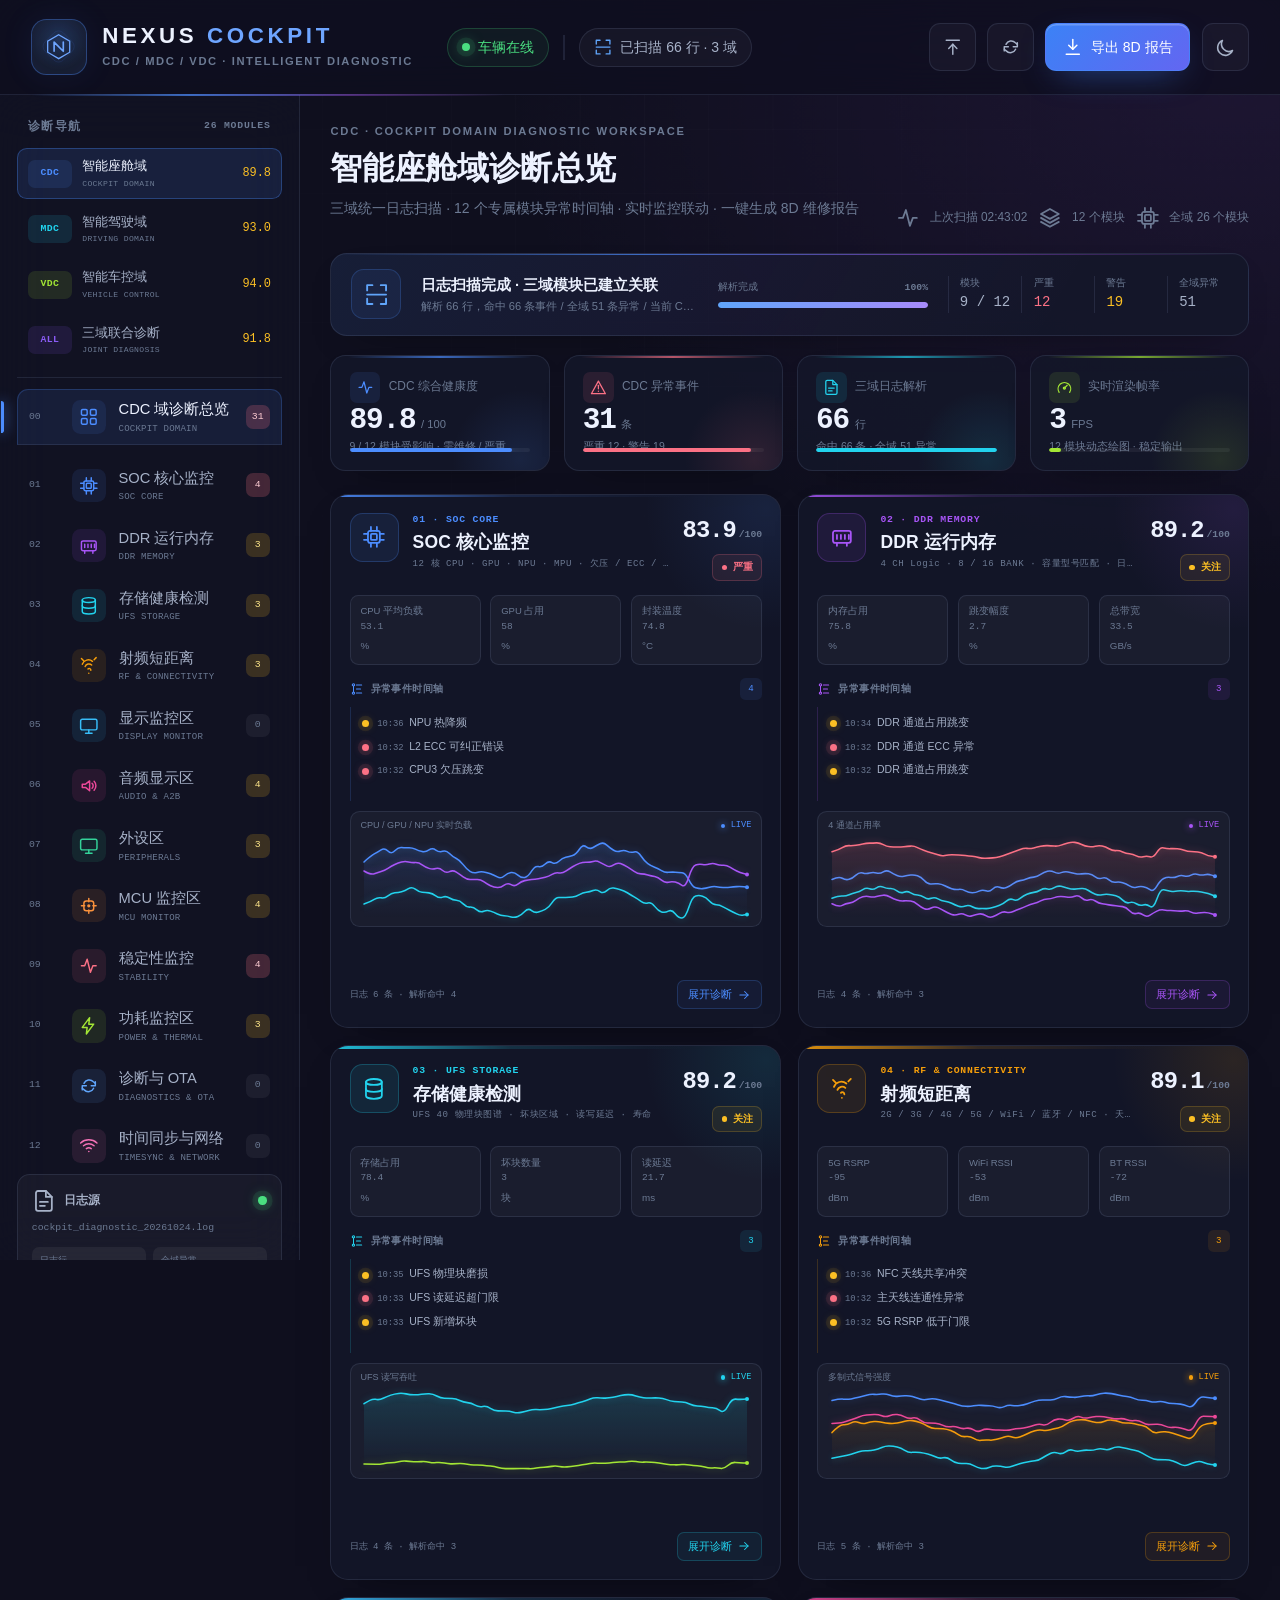
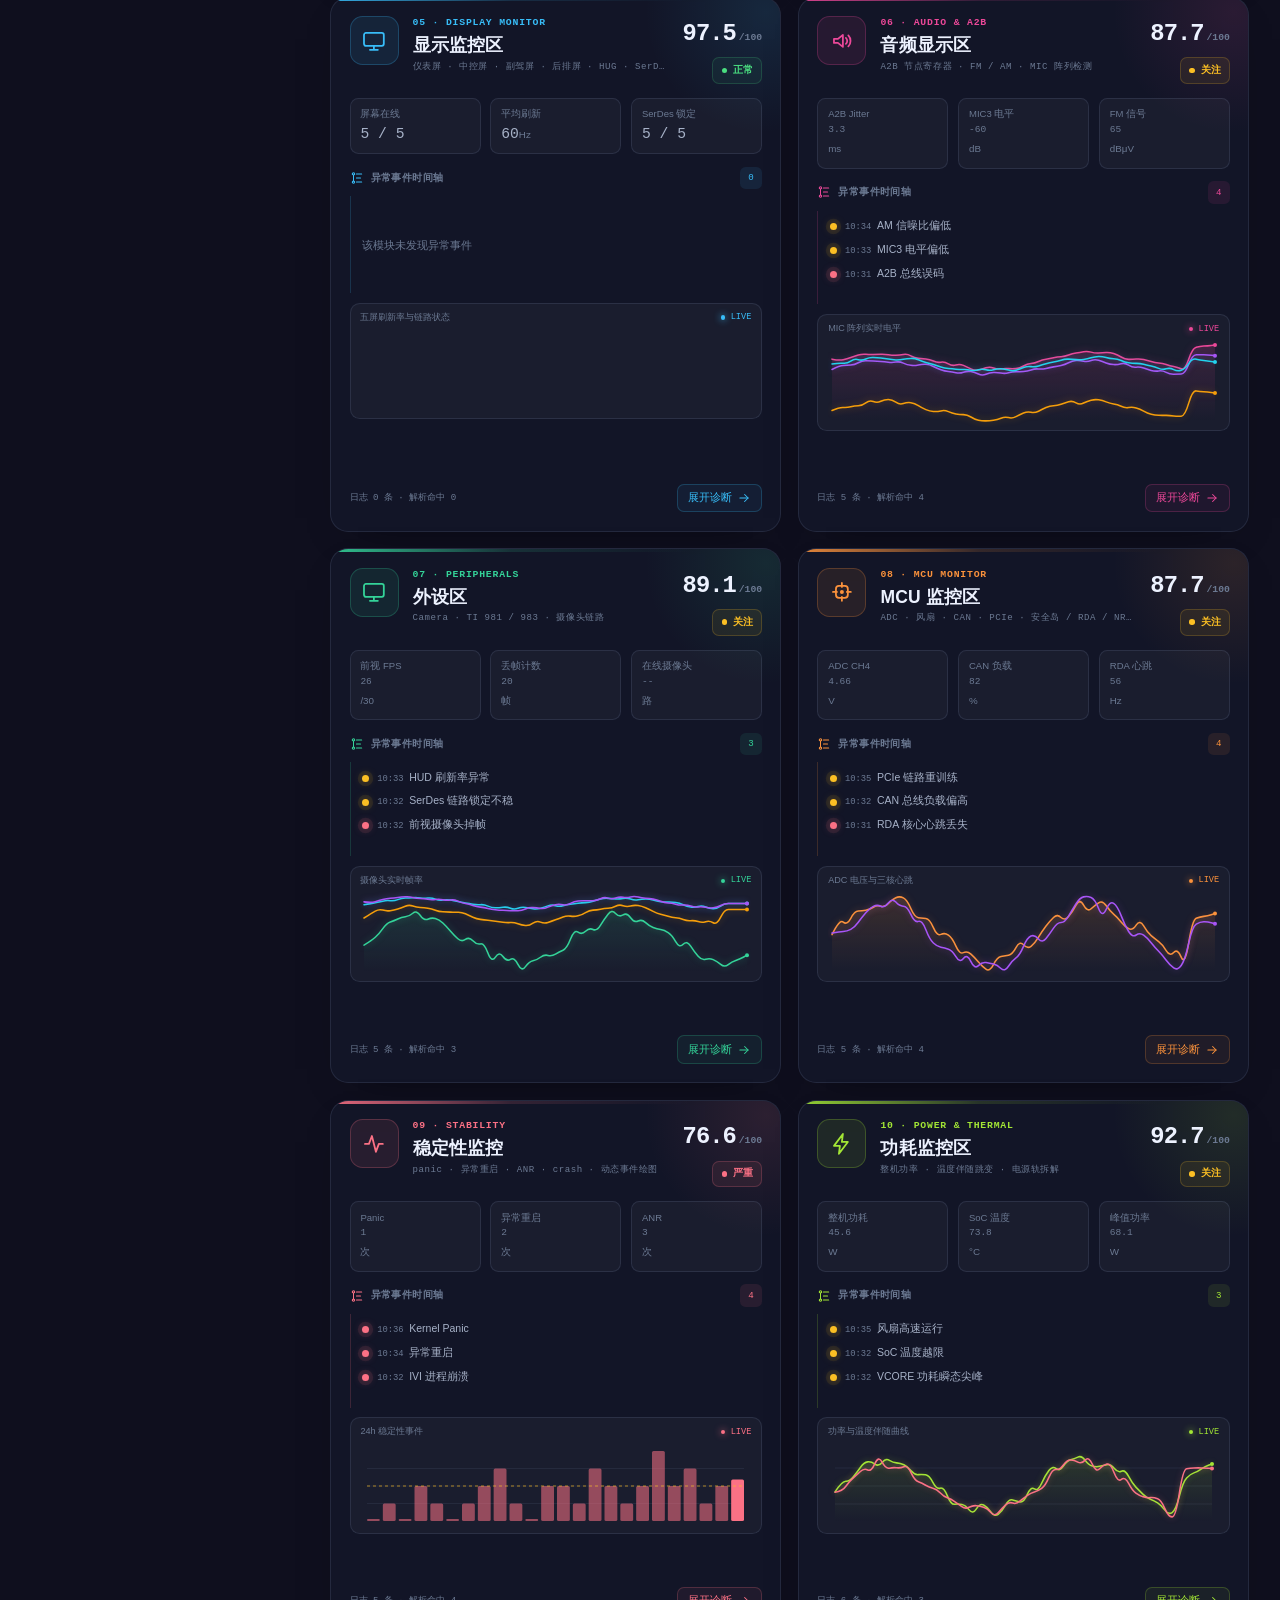
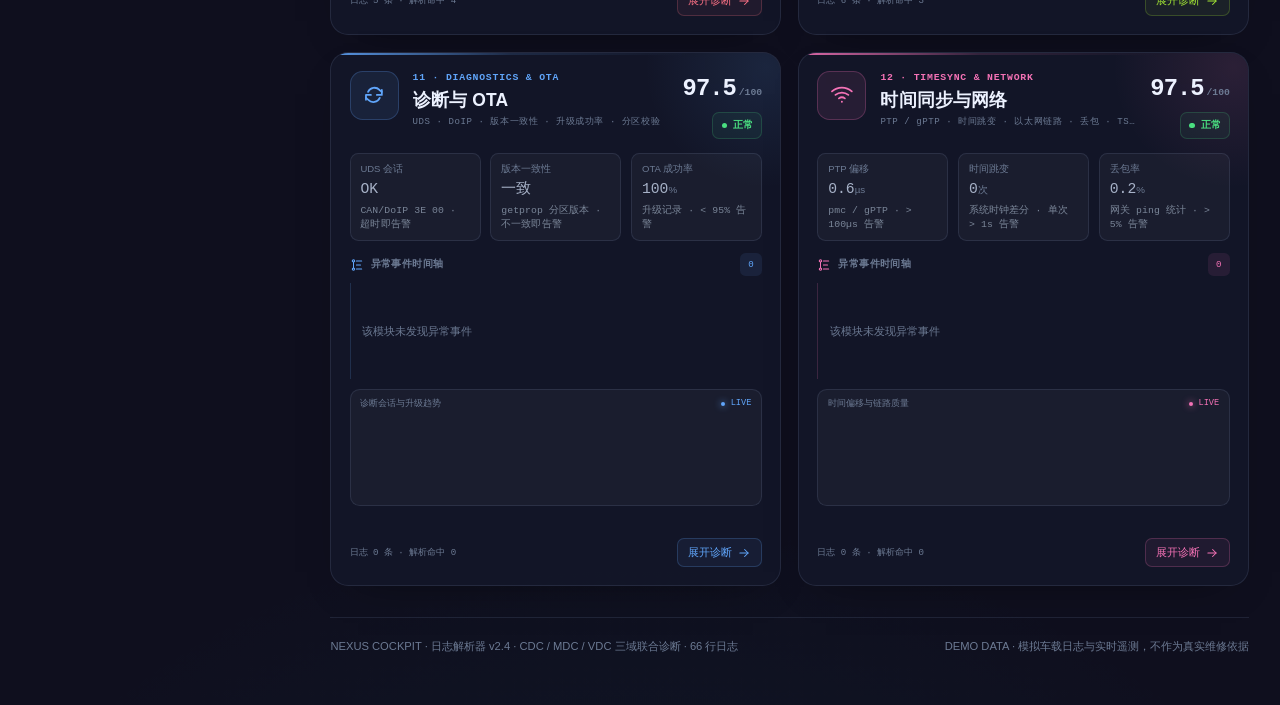
==== index.html @ 25f84586 "chore: 初始化仓库 - NEXUS COCKPIT 诊断网站 v2：12 类座舱模块、单域/联合 8D、HTML+PPT 双导出 - cockpit-test：68 条测试用例、UI 点击回归脚" ====
﻿<!DOCTYPE html>
<html lang="zh-CN" data-theme="dark">
<head>
  <meta charset="UTF-8">
  <meta name="viewport" content="width=device-width, initial-scale=1.0">
  <meta name="theme-color" content="#0F0F1E">
  <title>NEXUS COCKPIT · 三域智能诊断工作台</title>
  <link rel="icon" type="image/svg+xml" href="favicon.svg">
  <script>
    try {
      document.documentElement.dataset.theme = localStorage.getItem('nexus-cockpit-theme') === 'light' ? 'light' : 'dark';
    } catch (error) { /* optional */ }
  </script>
  <link rel="stylesheet" href="styles.css?v=20261028e">
</head>
<body>
  <div class="app-frame">
    <header class="app-header">
      <div class="brand">
        <div class="brand-mark" aria-hidden="true">
          <svg viewBox="0 0 32 32">
            <path d="M16 3 28 10v12L16 29 4 22V10L16 3Z" fill="none" stroke="currentColor" stroke-width="1.4"/>
            <path d="M11 21V11l10 10V11" fill="none" stroke="currentColor" stroke-width="1.8" stroke-linecap="round" stroke-linejoin="round"/>
          </svg>
        </div>
        <div class="brand-copy">
          <div class="brand-name">NEXUS <span>COCKPIT</span></div>
          <div class="brand-sub">CDC / MDC / VDC · INTELLIGENT DIAGNOSTIC</div>
        </div>
      </div>

      <div class="header-status">
        <span class="header-chip live"><i class="live-dot"></i>车辆在线</span>
        <span class="vehicle-label">NEXUS E7 · CDC / MDC / VDC</span>
        <span class="header-divider"></span>
        <span class="header-chip scan-chip" id="scanChip">
          <svg class="icon" aria-hidden="true"><use href="#i-scan"></use></svg>
          <span id="scanChipText">日志待扫描</span>
        </span>
        <span class="fps-chip"><i></i><b id="fpsValue">30</b> FPS</span>
      </div>

      <div class="header-actions">
        <button class="btn subtle" id="logImportBtn" type="button">
          <svg class="icon" aria-hidden="true"><use href="#i-upload"></use></svg>
          <span>导入日志</span>
        </button>
        <button class="btn subtle" id="rescanBtn" type="button">
          <svg class="icon" aria-hidden="true"><use href="#i-refresh"></use></svg>
          <span>重新扫描</span>
        </button>
        <button class="btn primary" id="exportBtn" type="button">
          <svg class="icon" aria-hidden="true"><use href="#i-download"></use></svg>
          <span>导出 8D 报告</span>
        </button>
        <button class="icon-btn" id="themeToggle" type="button" aria-label="切换白色主题" title="切换主题">
          <svg class="icon theme-icon-dark" aria-hidden="true"><use href="#i-moon"></use></svg>
          <svg class="icon theme-icon-light" aria-hidden="true"><use href="#i-sun"></use></svg>
        </button>
      </div>
    </header>

    <div class="workspace">
      <aside class="sidebar">
        <div class="sidebar-head">
          <span>诊断导航</span>
          <span class="sidebar-meta" id="sidebarModuleMeta">23 MODULES</span>
        </div>
        <div class="domain-switch" id="domainSwitch"></div>
        <nav class="module-nav" id="moduleNav" aria-label="诊断模块导航"></nav>
        <div class="sidebar-source" id="sidebarSource"></div>
        <div class="sidebar-foot">
          <span class="live-dot"></span>
          <span>日志解析器 v2.4</span>
          <span class="sidebar-build">CDC-OS</span>
        </div>
      </aside>

      <main class="main-content" id="mainContent" tabindex="-1"></main>
    </div>
  </div>

  <div class="modal-layer" id="modalRoot" aria-hidden="true"></div>
  <div class="toast-stack" id="toastRoot" role="status" aria-live="polite"></div>

  <svg xmlns="http://www.w3.org/2000/svg" class="icon-sprite" aria-hidden="true">
    <symbol id="i-overview" viewBox="0 0 24 24"><rect x="3" y="3" width="7" height="7" rx="1.5"/><rect x="14" y="3" width="7" height="7" rx="1.5"/><rect x="3" y="14" width="7" height="7" rx="1.5"/><rect x="14" y="14" width="7" height="7" rx="1.5"/></symbol>
    <symbol id="i-cpu" viewBox="0 0 24 24"><rect x="6" y="6" width="12" height="12" rx="2"/><rect x="9" y="9" width="6" height="6" rx="1"/><path d="M9 2v4M15 2v4M9 18v4M15 18v4M2 9h4M2 15h4M18 9h4M18 15h4"/></symbol>
    <symbol id="i-memory" viewBox="0 0 24 24"><rect x="3" y="6" width="18" height="12" rx="2"/><path d="M7 10v4M11 10v4M15 10v4M19 10v4M7 18v3M17 18v3"/></symbol>
    <symbol id="i-storage" viewBox="0 0 24 24"><ellipse cx="12" cy="5" rx="8" ry="3"/><path d="M4 5v7c0 1.7 3.6 3 8 3s8-1.3 8-3V5"/><path d="M4 12v7c0 1.7 3.6 3 8 3s8-1.3 8-3v-7"/></symbol>
    <symbol id="i-radio" viewBox="0 0 24 24"><path d="M4 10a8 8 0 0 1 12.5-3.5M7.5 13a5 5 0 0 1 8-2M11 16a2 2 0 0 1 3.5 1.5"/><path d="M12 21h.01M18.5 4.5 21 2M3 3l3 3"/></symbol>
    <symbol id="i-audio" viewBox="0 0 24 24"><path d="M4 10v4h4l5 4V6l-5 4H4Z"/><path d="M16 9a4 4 0 0 1 0 6M18.5 6.5a8 8 0 0 1 0 11"/></symbol>
    <symbol id="i-monitor" viewBox="0 0 24 24"><rect x="2" y="4" width="20" height="13" rx="2"/><path d="M8 21h8M12 17v4"/></symbol>
    <symbol id="i-chip" viewBox="0 0 24 24"><path d="M12 3v4M12 17v4M3 12h4M17 12h4"/><rect x="6" y="6" width="12" height="12" rx="3"/><circle cx="12" cy="12" r="2" fill="currentColor" stroke="none"/></symbol>
    <symbol id="i-activity" viewBox="0 0 24 24"><path d="M3 12h4l3-8 4 16 3-8h4"/></symbol>
    <symbol id="i-zap" viewBox="0 0 24 24"><path d="M13 2 4 14h6l-1 8 9-12h-6l1-8Z"/></symbol>
    <symbol id="i-scan" viewBox="0 0 24 24"><path d="M8 3H3v5M16 3h5v5M8 21H3v-5M16 21h5v-5"/><path d="M3 12h18"/></symbol>
    <symbol id="i-refresh" viewBox="0 0 24 24"><path d="M20 7v5h-5"/><path d="M4 17v-5h5"/><path d="M6.1 9a7 7 0 0 1 11.5-2L20 9M4 15l2.4 2a7 7 0 0 0 11.5-2"/></symbol>
    <symbol id="i-upload" viewBox="0 0 24 24"><path d="M12 21V9"/><path d="m7 14 5-5 5 5"/><path d="M4 4h16"/></symbol>
    <symbol id="i-download" viewBox="0 0 24 24"><path d="M12 3v12"/><path d="m7 10 5 5 5-5"/><path d="M4 21h16"/></symbol>
    <symbol id="i-moon" viewBox="0 0 24 24"><path d="M20 15.5A8.5 8.5 0 0 1 8.5 4 8.8 8.8 0 1 0 20 15.5Z"/></symbol>
    <symbol id="i-sun" viewBox="0 0 24 24"><circle cx="12" cy="12" r="4"/><path d="M12 2v2M12 20v2M4.9 4.9l1.4 1.4M17.7 17.7l1.4 1.4M2 12h2M20 12h2M4.9 19.1l1.4-1.4M17.7 6.3l1.4-1.4"/></symbol>
    <symbol id="i-close" viewBox="0 0 24 24"><path d="M18 6 6 18M6 6l12 12"/></symbol>
    <symbol id="i-arrow-left" viewBox="0 0 24 24"><path d="M19 12H5"/><path d="m11 18-6-6 6-6"/></symbol>
    <symbol id="i-arrow-right" viewBox="0 0 24 24"><path d="M5 12h14"/><path d="m13 6 6 6-6 6"/></symbol>
    <symbol id="i-chevron-down" viewBox="0 0 24 24"><path d="m6 9 6 6 6-6"/></symbol>
    <symbol id="i-alert" viewBox="0 0 24 24"><path d="m12 3 10 18H2L12 3Z"/><path d="M12 9v5"/><path d="M12 17.5h.01"/></symbol>
    <symbol id="i-check" viewBox="0 0 24 24"><path d="m20 6-11 11-5-5"/></symbol>
    <symbol id="i-file" viewBox="0 0 24 24"><path d="M14 2H6a2 2 0 0 0-2 2v16a2 2 0 0 0 2 2h12a2 2 0 0 0 2-2V8Z"/><path d="M14 2v6h6M8 13h8M8 17h5"/></symbol>
    <symbol id="i-wifi" viewBox="0 0 24 24"><path d="M2 8.5a15 15 0 0 1 20 0M5.5 12a10 10 0 0 1 13 0M9 15.5a5 5 0 0 1 6 0"/><circle cx="12" cy="19" r="1" fill="currentColor" stroke="none"/></symbol>
    <symbol id="i-thermometer" viewBox="0 0 24 24"><path d="M10 14.5V5a2 2 0 1 1 4 0v9.5a4 4 0 1 1-4 0Z"/><path d="M12 9v7"/></symbol>
    <symbol id="i-gauge" viewBox="0 0 24 24"><path d="M4.5 19a9 9 0 1 1 15 0"/><path d="m12 13 4-4"/><circle cx="12" cy="13" r="1.5"/></symbol>
    <symbol id="i-layers" viewBox="0 0 24 24"><path d="m12 3 9 5-9 5-9-5 9-5Z"/><path d="m3 12 9 5 9-5"/><path d="m3 16 9 5 9-5"/></symbol>
    <symbol id="i-timeline" viewBox="0 0 24 24"><circle cx="6" cy="5" r="2"/><circle cx="6" cy="19" r="2"/><path d="M6 7v10M11 5h9M11 12h7M11 19h9"/></symbol>
    <symbol id="i-play" viewBox="0 0 24 24"><path d="m8 5 11 7-11 7V5Z"/></symbol>
    <symbol id="i-pause" viewBox="0 0 24 24"><rect x="7" y="5" width="3" height="14" rx="1"/><rect x="14" y="5" width="3" height="14" rx="1"/></symbol>
    <symbol id="i-sparkles" viewBox="0 0 24 24"><path d="m12 3 1.8 5.2L19 10l-5.2 1.8L12 17l-1.8-5.2L5 10l5.2-1.8L12 3Z"/><path d="m19 15 .8 2.2L22 18l-2.2.8L19 21l-.8-2.2L16 18l2.2-.8L19 15Z"/></symbol>
  </svg>

  <noscript><div class="noscript">请启用 JavaScript 以使用智能座舱诊断工作台。</div></noscript>
  <script src="8d-template.js"></script>
  <script src="vendor/pptxgen.bundle.js"></script><script src="app.js?v=20261028h"></script>
</body>
</html>
---- styles.css ----
/* ============================================================
   NEXUS COCKPIT · Intelligent Cockpit Diagnostic Console
   Fluent dark / light · 1920 x 1080 base
   ============================================================ */

:root {
  --bg: #0f0f1e;
  --bg-deep: #080a13;
  --surface: rgba(20, 24, 42, 0.82);
  --surface-solid: #151a2b;
  --surface-2: rgba(255, 255, 255, 0.035);
  --surface-3: rgba(255, 255, 255, 0.055);
  --text: #edf2ff;
  --text-2: #a7b2c8;
  --text-3: #6c7a93;
  --line: rgba(145, 165, 205, 0.14);
  --line-strong: rgba(145, 165, 205, 0.24);
  --shadow: 0 22px 50px -30px rgba(0, 0, 0, 0.9);
  --shadow-soft: 0 10px 30px -20px rgba(0, 0, 0, 0.7);
  --green: #4ade80;
  --amber: #fbbf24;
  --red: #fb7185;
  --blue: #60a5fa;
  --violet: #a78bfa;
  --cyan: #22d3ee;
  --header-height: 68px;
  --sidebar-width: 236px;
  --radius: 14px;
  --font-sans: "Segoe UI Variable Display", "Segoe UI", "Microsoft YaHei UI", "PingFang SC", "Noto Sans SC", sans-serif;
  --font-mono: "Cascadia Mono", "Consolas", "SFMono-Regular", monospace;
  color-scheme: dark;
}

html[data-theme="light"] {
  --bg: #eef2f9;
  --bg-deep: #e3e9f3;
  --surface: rgba(255, 255, 255, 0.96);
  --surface-solid: #ffffff;
  --surface-2: rgba(15, 23, 42, 0.05);
  --surface-3: rgba(15, 23, 42, 0.08);
  --text: #0b1424;
  --text-2: #293548;
  --text-3: #5f6f86;
  --line: rgba(15, 23, 42, 0.13);
  --line-strong: rgba(15, 23, 42, 0.22);
  --shadow: 0 22px 55px -35px rgba(20, 40, 80, 0.36);
  --shadow-soft: 0 10px 28px -22px rgba(20, 40, 80, 0.28);
  color-scheme: light;
}

html[data-theme="light"] .app-header {
  background: rgba(248, 250, 252, 0.96);
}

html[data-theme="light"] .sidebar {
  background: #f7f9fd;
  -webkit-backdrop-filter: none;
  backdrop-filter: none;
}

html[data-theme="light"] .brand-mark {
  background: radial-gradient(circle at 50% 38%, rgba(76, 141, 255, 0.18), transparent 68%), #fff;
}

html[data-theme="light"] .nav-item {
  color: #0f172a;
}

html[data-theme="light"] .nav-name {
  color: #0f172a;
  font-weight: 600;
}

html[data-theme="light"] .nav-sub {
  color: #475569;
}

html[data-theme="light"] .nav-index {
  color: #64748b;
}

html[data-theme="light"] .nav-item:hover {
  background: rgba(15, 23, 42, 0.055);
}

html[data-theme="light"] .nav-item.active {
  background: rgba(var(--accent-rgb, 76, 141, 255), 0.12);
}

html[data-theme="light"] .module-card,
html[data-theme="light"] .panel,
html[data-theme="light"] .kpi-card,
html[data-theme="light"] .scan-banner {
  box-shadow: 0 12px 32px -26px rgba(20, 40, 80, 0.35);
}

html[data-theme="light"] .module-metric,
html[data-theme="light"] .module-chart,
html[data-theme="light"] .hero-stat,
html[data-theme="light"] .source-stat {
  background: rgba(15, 23, 42, 0.028);
}

html[data-theme="light"] .mini-timeline {
  border-left-color: rgba(15, 23, 42, 0.14);
}

html[data-theme="light"] .sidebar-source {
  background: #ffffff;
}

html[data-theme="light"] .nav-badge {
  color: #334155;
  background: #e9eef6;
}

html[data-theme="light"] .nav-badge.critical {
  color: #ffffff;
  background: #d63a58;
}

html[data-theme="light"] .nav-badge.warning {
  color: #3f2800;
  background: #ffd27a;
}

html[data-theme="light"] .status-pill.healthy {
  color: #087a50;
  border-color: rgba(8, 122, 80, 0.22);
  background: #e8f8f0;
}

html[data-theme="light"] .status-pill.warning {
  color: #9a5b04;
  border-color: rgba(154, 91, 4, 0.22);
  background: #fff4df;
}

html[data-theme="light"] .status-pill.critical {
  color: #b21e3b;
  border-color: rgba(178, 30, 59, 0.22);
  background: #ffe8ed;
}

html[data-theme="light"] .severity-badge.critical {
  color: #b21e3b;
  background: #ffe3e9;
}

html[data-theme="light"] .severity-badge.warning {
  color: #9a5b04;
  background: #fff0d4;
}

html[data-theme="light"] .severity-badge.info {
  color: #1d4ed8;
  background: #e5efff;
}

html[data-theme="light"] .scan-stat b.critical {
  color: #b21e3b;
}

html[data-theme="light"] .fps-chip {
  color: #087a50;
  border-color: rgba(8, 122, 80, 0.2);
  background: #e8f8f0;
}

html[data-theme="light"] .scan-stat b.warning {
  color: #9a5b04;
}

html[data-theme="light"] .module-code,
html[data-theme="light"] .nav-icon,
html[data-theme="light"] .module-icon,
html[data-theme="light"] .module-link,
html[data-theme="light"] .chart-live,
html[data-theme="light"] .panel-title .icon,
html[data-theme="light"] .hero-health b,
html[data-theme="light"] .action-card > span {
  color: color-mix(in srgb, var(--accent, #4c8dff) 74%, #0f172a);
}

html[data-theme="light"] .domain-tag {
  filter: brightness(0.8) saturate(1.08);
}

*,
*::before,
*::after {
  box-sizing: border-box;
}

html {
  min-width: 320px;
  background: var(--bg);
  scroll-behavior: smooth;
}

body {
  margin: 0;
  min-height: 100vh;
  overflow-x: hidden;
  color: var(--text);
  background:
    radial-gradient(1100px 600px at 8% -10%, rgba(76, 141, 255, 0.12), transparent 60%),
    radial-gradient(900px 650px at 96% 2%, rgba(168, 85, 247, 0.09), transparent 58%),
    radial-gradient(900px 700px at 50% 110%, rgba(34, 211, 238, 0.055), transparent 60%),
    var(--bg);
  font-family: var(--font-sans);
  font-size: 13px;
  line-height: 1.5;
  -webkit-font-smoothing: antialiased;
  text-rendering: optimizeLegibility;
  transition: background 0.25s ease, color 0.25s ease;
}

html[data-theme="light"] body {
  background:
    radial-gradient(1000px 600px at 8% -12%, rgba(76, 141, 255, 0.14), transparent 58%),
    radial-gradient(850px 600px at 96% 0%, rgba(168, 85, 247, 0.1), transparent 55%),
    radial-gradient(800px 650px at 50% 112%, rgba(34, 211, 238, 0.09), transparent 58%),
    var(--bg);
}

body::before {
  content: "";
  position: fixed;
  inset: 0;
  z-index: 0;
  pointer-events: none;
  background-image:
    linear-gradient(rgba(255, 255, 255, 0.018) 1px, transparent 1px),
    linear-gradient(90deg, rgba(255, 255, 255, 0.018) 1px, transparent 1px);
  background-size: 46px 46px;
  -webkit-mask-image: radial-gradient(ellipse at 50% 0%, #000 0%, transparent 72%);
  mask-image: radial-gradient(ellipse at 50% 0%, #000 0%, transparent 72%);
}

html[data-theme="light"] body::before {
  background-image:
    linear-gradient(rgba(15, 23, 42, 0.035) 1px, transparent 1px),
    linear-gradient(90deg, rgba(15, 23, 42, 0.035) 1px, transparent 1px);
  opacity: 0.7;
}

::selection {
  background: rgba(76, 141, 255, 0.3);
  color: var(--text);
}

button,
input,
textarea {
  font: inherit;
}

button {
  color: inherit;
}

button:focus-visible,
input:focus-visible,
textarea:focus-visible {
  outline: 2px solid rgba(76, 141, 255, 0.8);
  outline-offset: 2px;
}

[hidden] {
  display: none !important;
}

.icon {
  width: 17px;
  height: 17px;
  flex: 0 0 auto;
  fill: none;
  stroke: currentColor;
  stroke-width: 1.8;
  stroke-linecap: round;
  stroke-linejoin: round;
  vertical-align: middle;
}

.icon-sprite {
  position: absolute;
  width: 0;
  height: 0;
  overflow: hidden;
}

.live-dot {
  display: inline-block;
  width: 6px;
  height: 6px;
  flex: 0 0 auto;
  border-radius: 50%;
  background: var(--green);
  box-shadow: 0 0 0 4px rgba(74, 222, 128, 0.1), 0 0 10px rgba(74, 222, 128, 0.65);
  animation: pulseDot 2.4s ease-in-out infinite;
}

@keyframes pulseDot {
  0%, 100% { opacity: 1; transform: scale(1); }
  50% { opacity: 0.5; transform: scale(0.8); }
}

@keyframes blink {
  0%, 100% { opacity: 1; }
  50% { opacity: 0.28; }
}

@keyframes spin {
  to { transform: rotate(360deg); }
}

@keyframes riseIn {
  from { opacity: 0; transform: translateY(8px); }
  to { opacity: 1; transform: translateY(0); }
}

@keyframes toastIn {
  from { opacity: 0; transform: translateY(8px) scale(0.98); }
  to { opacity: 1; transform: translateY(0) scale(1); }
}

/* ============================== Scrollbars ============================== */

* {
  scrollbar-width: thin;
  scrollbar-color: rgba(130, 150, 190, 0.3) transparent;
}

::-webkit-scrollbar {
  width: 8px;
  height: 8px;
}

::-webkit-scrollbar-track {
  background: transparent;
}

::-webkit-scrollbar-thumb {
  border-radius: 999px;
  background: rgba(130, 150, 190, 0.28);
}

::-webkit-scrollbar-thumb:hover {
  background: rgba(130, 150, 190, 0.45);
}

/* ============================== Frame ============================== */

.app-frame {
  min-height: 100vh;
}

.app-header {
  position: sticky;
  top: 0;
  z-index: 80;
  display: flex;
  align-items: center;
  gap: 24px;
  height: var(--header-height);
  padding: 0 22px;
  border-bottom: 1px solid var(--line);
  background: color-mix(in srgb, var(--bg) 78%, transparent);
  -webkit-backdrop-filter: blur(22px) saturate(140%);
  backdrop-filter: blur(22px) saturate(140%);
  transition: background 0.25s ease, border-color 0.25s ease;
}

.app-header::after {
  content: "";
  position: absolute;
  left: 22px;
  bottom: -1px;
  width: 340px;
  height: 1px;
  background: linear-gradient(90deg, transparent, rgba(76, 141, 255, 0.7), rgba(168, 85, 247, 0.4), transparent);
}

.brand {
  display: flex;
  align-items: center;
  gap: 11px;
  min-width: 280px;
}

.brand-mark {
  position: relative;
  display: grid;
  place-items: center;
  width: 40px;
  height: 40px;
  flex: 0 0 auto;
  border: 1px solid rgba(76, 141, 255, 0.38);
  border-radius: 11px;
  color: #6ea5ff;
  background:
    radial-gradient(circle at 50% 38%, rgba(76, 141, 255, 0.22), transparent 68%),
    var(--surface-solid);
  box-shadow: inset 0 0 20px rgba(76, 141, 255, 0.08), 0 0 24px rgba(76, 141, 255, 0.08);
}

.brand-mark::before {
  content: "";
  position: absolute;
  inset: 6px;
  border: 1px solid rgba(76, 141, 255, 0.15);
  border-radius: 7px;
  transform: rotate(45deg) scale(0.72);
}

.brand-mark svg {
  position: relative;
  z-index: 1;
  width: 21px;
  height: 21px;
}

.brand-name {
  font-size: 16px;
  font-weight: 700;
  letter-spacing: 0.16em;
  line-height: 1.1;
  white-space: nowrap;
}

.brand-name span {
  color: #6ea5ff;
}

.brand-sub {
  margin-top: 3px;
  color: var(--text-3);
  font-size: 8px;
  font-weight: 600;
  letter-spacing: 0.14em;
  white-space: nowrap;
}

.header-status {
  display: flex;
  align-items: center;
  gap: 10px;
  flex: 1;
  min-width: 0;
  overflow: hidden;
}

.header-chip {
  display: inline-flex;
  align-items: center;
  gap: 6px;
  height: 28px;
  padding: 0 10px;
  flex: 0 0 auto;
  border: 1px solid var(--line);
  border-radius: 999px;
  color: var(--text-2);
  background: var(--surface-2);
  font-size: 10px;
  white-space: nowrap;
}

.header-chip.live {
  color: var(--green);
  border-color: rgba(74, 222, 128, 0.22);
  background: rgba(74, 222, 128, 0.055);
}

.scan-chip .icon {
  width: 13px;
  height: 13px;
  color: var(--blue);
}

.scan-chip.scanning .icon {
  animation: spin 1.4s linear infinite;
}

.vehicle-label {
  color: var(--text-3);
  font-family: var(--font-mono);
  font-size: 9.5px;
  white-space: nowrap;
}

.header-divider {
  width: 1px;
  height: 18px;
  flex: 0 0 auto;
  background: var(--line);
}

.fps-chip {
  display: inline-flex;
  align-items: center;
  gap: 4px;
  height: 24px;
  padding: 0 8px;
  flex: 0 0 auto;
  border: 1px solid rgba(74, 222, 128, 0.16);
  border-radius: 6px;
  color: var(--green);
  background: rgba(74, 222, 128, 0.05);
  font-family: var(--font-mono);
  font-size: 8px;
  white-space: nowrap;
}

.fps-chip i {
  width: 4px;
  height: 4px;
  border-radius: 50%;
  background: currentColor;
  box-shadow: 0 0 6px currentColor;
}

.fps-chip b {
  font-weight: 600;
}

.header-actions {
  display: flex;
  align-items: center;
  gap: 8px;
  flex: 0 0 auto;
}

.btn {
  display: inline-flex;
  align-items: center;
  justify-content: center;
  gap: 6px;
  height: 34px;
  padding: 0 12px;
  border: 1px solid var(--line);
  border-radius: 8px;
  color: var(--text-2);
  background: var(--surface-2);
  font-size: 10px;
  font-weight: 500;
  white-space: nowrap;
  cursor: pointer;
  transition: color 0.2s ease, border-color 0.2s ease, background 0.2s ease, transform 0.2s ease, box-shadow 0.2s ease;
}

.btn .icon {
  width: 14px;
  height: 14px;
}

.btn:hover {
  color: var(--text);
  border-color: var(--line-strong);
  background: var(--surface-3);
  transform: translateY(-1px);
}

.btn.primary {
  border-color: rgba(76, 141, 255, 0.45);
  color: #fff;
  background: linear-gradient(135deg, #3b82f6, #6366f1);
  box-shadow: 0 8px 24px -10px rgba(59, 130, 246, 0.65), inset 0 1px 0 rgba(255, 255, 255, 0.22);
}

.btn.primary:hover {
  background: linear-gradient(135deg, #4b8ffb, #7477f5);
  box-shadow: 0 12px 28px -10px rgba(59, 130, 246, 0.8);
}

.btn:active {
  transform: translateY(0);
}

.icon-btn {
  display: grid;
  place-items: center;
  width: 34px;
  height: 34px;
  padding: 0;
  border: 1px solid var(--line);
  border-radius: 8px;
  color: var(--text-2);
  background: var(--surface-2);
  cursor: pointer;
  transition: color 0.2s ease, border-color 0.2s ease, background 0.2s ease, transform 0.2s ease;
}

.icon-btn:hover {
  color: var(--text);
  border-color: var(--line-strong);
  background: var(--surface-3);
}

.icon-btn .icon {
  width: 15px;
  height: 15px;
}

html[data-theme="dark"] .theme-icon-light,
html[data-theme="light"] .theme-icon-dark {
  display: none;
}

/* ============================== Workspace ============================== */

.workspace {
  position: relative;
  z-index: 1;
  display: flex;
  align-items: flex-start;
  min-height: calc(100vh - var(--header-height));
}

.sidebar {
  position: sticky;
  top: var(--header-height);
  display: flex;
  flex: 0 0 var(--sidebar-width);
  flex-direction: column;
  height: calc(100vh - var(--header-height));
  padding: 16px 12px 12px;
  overflow-y: auto;
  border-right: 1px solid var(--line);
  background: color-mix(in srgb, var(--surface-solid) 38%, transparent);
  -webkit-backdrop-filter: blur(18px);
  backdrop-filter: blur(18px);
}

.sidebar-head {
  display: flex;
  align-items: center;
  justify-content: space-between;
  padding: 0 8px 9px;
  color: var(--text-3);
  font-size: 8.5px;
  font-weight: 600;
  letter-spacing: 0.12em;
  text-transform: uppercase;
}

.sidebar-meta {
  font-family: var(--font-mono);
  font-size: 7px;
  letter-spacing: 0.08em;
}

.domain-switch {
  display: flex;
  flex-direction: column;
  gap: 3px;
  margin-bottom: 8px;
  padding-bottom: 8px;
  border-bottom: 1px solid var(--line);
}

.domain-btn {
  display: grid;
  grid-template-columns: 32px minmax(0, 1fr) auto;
  align-items: center;
  gap: 7px;
  width: 100%;
  padding: 6px 7px;
  border: 1px solid transparent;
  border-radius: 7px;
  color: var(--text-2);
  background: transparent;
  text-align: left;
  cursor: pointer;
  transition: color 0.18s ease, background 0.18s ease, border-color 0.18s ease;
}

.domain-btn:hover {
  color: var(--text);
  background: var(--surface-2);
}

.domain-btn.active {
  color: var(--text);
  border-color: rgba(var(--accent-rgb, 76, 141, 255), 0.32);
  background: rgba(var(--accent-rgb, 76, 141, 255), 0.12);
}

.domain-btn-code {
  display: grid;
  place-items: center;
  height: 20px;
  border-radius: 5px;
  color: var(--accent, var(--blue));
  background: rgba(var(--accent-rgb, 76, 141, 255), 0.12);
  font-family: var(--font-mono);
  font-size: 7px;
  font-weight: 700;
  letter-spacing: 0.04em;
}

.domain-btn-copy {
  min-width: 0;
}

.domain-btn-copy b {
  display: block;
  overflow: hidden;
  font-size: 9px;
  font-weight: 500;
  text-overflow: ellipsis;
  white-space: nowrap;
}

.domain-btn-copy small {
  display: block;
  overflow: hidden;
  margin-top: 1px;
  color: var(--text-3);
  font-family: var(--font-mono);
  font-size: 5.8px;
  letter-spacing: 0.04em;
  text-overflow: ellipsis;
  white-space: nowrap;
}

.domain-btn-health {
  color: var(--text-2);
  font-family: var(--font-mono);
  font-size: 8.5px;
  font-weight: 500;
}

.domain-btn-health.attention {
  color: var(--amber);
}

html[data-theme="light"] .domain-btn-copy b {
  color: #0f172a;
}

html[data-theme="light"] .domain-btn-copy small {
  color: #64748b;
}

.module-nav {
  display: flex;
  flex-direction: column;
  gap: 3px;
}

.nav-item {
  position: relative;
  display: flex;
  align-items: center;
  gap: 9px;
  width: 100%;
  min-height: 39px;
  padding: 6px 8px;
  border: 1px solid transparent;
  border-radius: 8px;
  color: var(--text-2);
  background: transparent;
  text-align: left;
  cursor: pointer;
  transition: color 0.18s ease, background 0.18s ease, border-color 0.18s ease;
}

.nav-item:hover {
  color: var(--text);
  background: var(--surface-2);
}

.nav-item.active {
  color: var(--text);
  border-color: rgba(var(--accent-rgb, 76, 141, 255), 0.24);
  background: rgba(var(--accent-rgb, 76, 141, 255), 0.1);
}

.nav-item.active::before {
  content: "";
  position: absolute;
  top: 8px;
  bottom: 8px;
  left: -12px;
  width: 2px;
  border-radius: 0 2px 2px 0;
  background: var(--accent, var(--blue));
  box-shadow: 0 0 10px var(--accent, var(--blue));
}

.nav-index {
  width: 22px;
  flex: 0 0 auto;
  color: var(--text-3);
  font-family: var(--font-mono);
  font-size: 7px;
}

.nav-icon {
  display: grid;
  place-items: center;
  width: 24px;
  height: 24px;
  flex: 0 0 auto;
  border-radius: 6px;
  color: var(--accent, var(--blue));
  background: rgba(var(--accent-rgb, 76, 141, 255), 0.1);
}

.nav-icon .icon {
  width: 14px;
  height: 14px;
}

.nav-copy {
  min-width: 0;
  flex: 1;
}

.nav-name {
  display: block;
  overflow: hidden;
  font-size: 10.5px;
  text-overflow: ellipsis;
  white-space: nowrap;
}

.nav-sub {
  display: block;
  overflow: hidden;
  margin-top: 1px;
  color: var(--text-3);
  font-family: var(--font-mono);
  font-size: 6.5px;
  letter-spacing: 0.02em;
  text-overflow: ellipsis;
  white-space: nowrap;
}

.nav-badge {
  display: grid;
  place-items: center;
  min-width: 17px;
  height: 17px;
  padding: 0 4px;
  border-radius: 5px;
  color: var(--text-3);
  background: var(--surface-3);
  font-family: var(--font-mono);
  font-size: 7px;
}

.nav-badge.critical {
  color: #fecdd3;
  background: rgba(251, 113, 133, 0.22);
}

.nav-badge.warning {
  color: #fde68a;
  background: rgba(251, 191, 36, 0.18);
}

.nav-item.overview {
  margin-bottom: 6px;
  border-bottom: 1px solid var(--line);
  border-radius: 8px 8px 0 0;
}

.sidebar-source {
  margin-top: auto;
  padding: 10px;
  border: 1px solid var(--line);
  border-radius: 9px;
  background: var(--surface-2);
}

.source-head {
  display: flex;
  align-items: center;
  gap: 6px;
  color: var(--text-2);
  font-size: 8.5px;
  font-weight: 600;
}

.source-file {
  overflow: hidden;
  margin-top: 6px;
  color: var(--text-3);
  font-family: var(--font-mono);
  font-size: 7px;
  text-overflow: ellipsis;
  white-space: nowrap;
}

.source-grid {
  display: grid;
  grid-template-columns: 1fr 1fr;
  gap: 5px;
  margin-top: 8px;
}

.source-stat {
  padding: 5px 6px;
  border-radius: 5px;
  background: var(--surface-3);
}

.source-stat span {
  display: block;
  color: var(--text-3);
  font-size: 6.5px;
}

.source-stat b {
  display: block;
  margin-top: 1px;
  color: var(--text-2);
  font-family: var(--font-mono);
  font-size: 8.5px;
  font-weight: 500;
}

.source-action {
  display: flex;
  align-items: center;
  justify-content: center;
  gap: 4px;
  width: 100%;
  height: 25px;
  margin-top: 7px;
  border: 1px solid var(--line);
  border-radius: 5px;
  color: var(--text-3);
  background: transparent;
  font-size: 7.5px;
  cursor: pointer;
}

.source-action:hover {
  color: var(--text-2);
  border-color: var(--line-strong);
}

.sidebar-foot {
  display: flex;
  align-items: center;
  gap: 5px;
  padding: 10px 6px 0;
  color: var(--text-3);
  font-size: 7px;
}

.sidebar-build {
  margin-left: auto;
  font-family: var(--font-mono);
  opacity: 0.7;
}

.main-content {
  flex: 1;
  min-width: 0;
  max-width: 1920px;
  padding: 20px 22px 36px;
  outline: none;
}

/* ============================== Page heading ============================== */

.page-head {
  display: flex;
  align-items: flex-end;
  justify-content: space-between;
  gap: 20px;
  margin-bottom: 14px;
}

.eyebrow {
  display: block;
  color: var(--text-3);
  font-size: 8px;
  font-weight: 600;
  letter-spacing: 0.16em;
  text-transform: uppercase;
}

.page-head h1 {
  margin: 3px 0 0;
  font-size: 23px;
  font-weight: 650;
  letter-spacing: -0.01em;
}

.page-sub {
  margin-top: 4px;
  color: var(--text-3);
  font-size: 10px;
}

.page-head-actions {
  display: flex;
  align-items: center;
  gap: 8px;
  padding-bottom: 2px;
}

.page-meta {
  display: flex;
  align-items: center;
  gap: 7px;
  color: var(--text-3);
  font-size: 8.5px;
}

/* ============================== Scan banner ============================== */

.scan-banner {
  position: relative;
  display: flex;
  align-items: center;
  gap: 14px;
  margin-bottom: 14px;
  padding: 11px 14px;
  overflow: hidden;
  border: 1px solid var(--line);
  border-radius: 12px;
  background: linear-gradient(120deg, rgba(76, 141, 255, 0.07), rgba(168, 85, 247, 0.035) 45%, transparent 80%), var(--surface);
  box-shadow: var(--shadow-soft);
}

.scan-banner::before {
  content: "";
  position: absolute;
  top: 0;
  left: 0;
  right: 0;
  height: 1px;
  background: linear-gradient(90deg, transparent, rgba(76, 141, 255, 0.7), rgba(168, 85, 247, 0.5), transparent);
}

.scan-icon {
  display: grid;
  place-items: center;
  width: 36px;
  height: 36px;
  flex: 0 0 auto;
  border: 1px solid rgba(76, 141, 255, 0.22);
  border-radius: 9px;
  color: var(--blue);
  background: rgba(76, 141, 255, 0.08);
}

.scan-icon .icon {
  width: 18px;
  height: 18px;
}

.scan-banner.scanning .scan-icon .icon {
  animation: spin 1.4s linear infinite;
}

.scan-copy {
  min-width: 0;
  flex: 1;
}

.scan-copy b {
  display: block;
  color: var(--text);
  font-size: 10.5px;
  font-weight: 600;
}

.scan-copy span {
  display: block;
  overflow: hidden;
  margin-top: 1px;
  color: var(--text-3);
  font-size: 8px;
  text-overflow: ellipsis;
  white-space: nowrap;
}

.scan-progress {
  width: 210px;
  flex: 0 0 auto;
}

.scan-progress-head {
  display: flex;
  align-items: center;
  justify-content: space-between;
  color: var(--text-3);
  font-family: var(--font-mono);
  font-size: 7px;
}

.scan-progress-track {
  height: 4px;
  margin-top: 5px;
  overflow: hidden;
  border-radius: 99px;
  background: var(--surface-3);
}

.scan-progress-track i {
  display: block;
  width: 0;
  height: 100%;
  border-radius: inherit;
  background: linear-gradient(90deg, var(--blue), var(--violet));
  box-shadow: 0 0 10px rgba(76, 141, 255, 0.55);
  transition: width 0.15s linear;
}

.scan-stats {
  display: flex;
  align-items: center;
  gap: 14px;
  flex: 0 0 auto;
}

.scan-stat {
  min-width: 52px;
  padding-left: 12px;
  border-left: 1px solid var(--line);
}

.scan-stat span {
  display: block;
  color: var(--text-3);
  font-size: 7px;
}

.scan-stat b {
  display: block;
  margin-top: 1px;
  color: var(--text-2);
  font-family: var(--font-mono);
  font-size: 10px;
  font-weight: 500;
}

.scan-stat b.critical { color: var(--red); }
.scan-stat b.warning { color: var(--amber); }
.scan-stat b.good { color: var(--green); }

/* ============================== KPI ============================== */

.kpi-grid {
  display: grid;
  grid-template-columns: repeat(4, minmax(0, 1fr));
  gap: 10px;
  margin-bottom: 16px;
}

.kpi-card {
  position: relative;
  min-height: 78px;
  padding: 11px 13px;
  overflow: hidden;
  border: 1px solid var(--line);
  border-radius: 11px;
  background: var(--surface);
  box-shadow: var(--shadow-soft);
}

.kpi-card::before {
  content: "";
  position: absolute;
  top: 0;
  left: 12px;
  right: 12px;
  height: 1px;
  background: linear-gradient(90deg, transparent, var(--k, var(--blue)), transparent);
  opacity: 0.7;
}

.kpi-card::after {
  content: "";
  position: absolute;
  right: -30px;
  bottom: -42px;
  width: 100px;
  height: 100px;
  border-radius: 50%;
  background: radial-gradient(circle, rgba(var(--k-rgb, 76, 141, 255), 0.12), transparent 70%);
}

.kpi-top {
  display: flex;
  align-items: center;
  gap: 6px;
}

.kpi-icon {
  display: grid;
  place-items: center;
  width: 22px;
  height: 22px;
  border-radius: 5px;
  color: var(--k, var(--blue));
  background: rgba(var(--k-rgb, 76, 141, 255), 0.1);
}

.kpi-icon .icon {
  width: 12px;
  height: 12px;
}

.kpi-label {
  color: var(--text-3);
  font-size: 8.5px;
}

.kpi-value {
  display: flex;
  align-items: baseline;
  gap: 4px;
  margin-top: 2px;
  line-height: 1.1;
}

.kpi-value b {
  font-family: var(--font-mono);
  font-size: 21px;
  font-weight: 600;
  letter-spacing: -0.04em;
}

.kpi-value span {
  color: var(--text-3);
  font-size: 8px;
}

.kpi-sub {
  margin-top: 1px;
  color: var(--text-3);
  font-size: 7.5px;
}

.kpi-bar {
  position: absolute;
  right: 13px;
  bottom: 13px;
  left: 13px;
  height: 3px;
  overflow: hidden;
  border-radius: 99px;
  background: var(--surface-3);
}

.kpi-bar i {
  display: block;
  width: 0;
  height: 100%;
  border-radius: inherit;
  background: var(--k, var(--blue));
  box-shadow: 0 0 8px rgba(var(--k-rgb, 76, 141, 255), 0.5);
  transition: width 0.5s ease;
}

/* ============================== Module grid ============================== */

.module-grid {
  display: grid;
  grid-template-columns: repeat(3, minmax(0, 1fr));
  gap: 12px;
}

.module-card {
  --accent: #4c8dff;
  --accent-rgb: 76, 141, 255;
  position: relative;
  display: flex;
  min-height: 382px;
  flex-direction: column;
  padding: 13px;
  overflow: hidden;
  border: 1px solid var(--line);
  border-radius: 13px;
  background: var(--surface);
  box-shadow: var(--shadow-soft);
  transition: transform 0.2s ease, border-color 0.2s ease, box-shadow 0.2s ease, background 0.25s ease;
  animation: riseIn 0.35s ease both;
}

.module-card::before {
  content: "";
  position: absolute;
  top: 0;
  left: 0;
  right: 0;
  height: 2px;
  background: linear-gradient(90deg, var(--accent), rgba(var(--accent-rgb), 0.16), transparent 80%);
  opacity: 0.9;
}

.module-card::after {
  content: "";
  position: absolute;
  top: -80px;
  right: -80px;
  width: 180px;
  height: 180px;
  border-radius: 50%;
  background: radial-gradient(circle, rgba(var(--accent-rgb), 0.11), transparent 68%);
  pointer-events: none;
}

.module-card:hover {
  transform: translateY(-2px);
  border-color: rgba(var(--accent-rgb), 0.32);
  box-shadow: 0 24px 44px -30px rgba(var(--accent-rgb), 0.4), var(--shadow-soft);
}

.module-top {
  position: relative;
  z-index: 1;
  display: flex;
  align-items: flex-start;
  gap: 10px;
}

.module-icon {
  display: grid;
  place-items: center;
  width: 35px;
  height: 35px;
  flex: 0 0 auto;
  border: 1px solid rgba(var(--accent-rgb), 0.24);
  border-radius: 9px;
  color: var(--accent);
  background: rgba(var(--accent-rgb), 0.09);
}

.module-icon .icon {
  width: 17px;
  height: 17px;
}

.module-title-wrap {
  min-width: 0;
  flex: 1;
}

.module-code {
  display: flex;
  align-items: center;
  gap: 6px;
  color: var(--accent);
  font-family: var(--font-mono);
  font-size: 7px;
  font-weight: 600;
  letter-spacing: 0.08em;
}

.module-title {
  margin-top: 1px;
  font-size: 12.5px;
  font-weight: 600;
  letter-spacing: 0.01em;
}

.module-en {
  margin-top: 1px;
  overflow: hidden;
  color: var(--text-3);
  font-family: var(--font-mono);
  font-size: 6.5px;
  letter-spacing: 0.06em;
  text-overflow: ellipsis;
  white-space: nowrap;
}

.module-health {
  display: flex;
  flex-direction: column;
  align-items: flex-end;
  gap: 4px;
  flex: 0 0 auto;
}

.health-score {
  display: flex;
  align-items: baseline;
  gap: 2px;
  font-family: var(--font-mono);
  font-size: 17px;
  font-weight: 600;
  letter-spacing: -0.04em;
}

.health-score span {
  color: var(--text-3);
  font-size: 7px;
  letter-spacing: 0;
}

.status-pill {
  display: inline-flex;
  align-items: center;
  gap: 4px;
  height: 19px;
  padding: 0 6px;
  border: 1px solid var(--line);
  border-radius: 5px;
  color: var(--text-3);
  background: var(--surface-2);
  font-size: 7px;
  font-weight: 600;
  white-space: nowrap;
}

.status-pill::before {
  content: "";
  width: 4px;
  height: 4px;
  border-radius: 50%;
  background: currentColor;
}

.status-pill.healthy {
  color: var(--green);
  border-color: rgba(74, 222, 128, 0.18);
  background: rgba(74, 222, 128, 0.06);
}

.status-pill.warning {
  color: var(--amber);
  border-color: rgba(251, 191, 36, 0.2);
  background: rgba(251, 191, 36, 0.07);
}

.status-pill.critical {
  color: var(--red);
  border-color: rgba(251, 113, 133, 0.22);
  background: rgba(251, 113, 133, 0.08);
}

.module-metrics {
  position: relative;
  z-index: 1;
  display: grid;
  grid-template-columns: repeat(3, minmax(0, 1fr));
  gap: 7px;
  margin-top: 10px;
}

.module-metric {
  min-width: 0;
  padding: 6px 7px;
  border: 1px solid var(--line);
  border-radius: 6px;
  background: var(--surface-2);
}

.module-metric span {
  display: block;
  overflow: hidden;
  color: var(--text-3);
  font-size: 6.8px;
  text-overflow: ellipsis;
  white-space: nowrap;
}

.module-metric b {
  display: block;
  overflow: hidden;
  margin-top: 1px;
  color: var(--text-2);
  font-family: var(--font-mono);
  font-size: 10.5px;
  font-weight: 500;
  text-overflow: ellipsis;
  white-space: nowrap;
}

.module-metric b em {
  color: var(--text-3);
  font-family: var(--font-sans);
  font-size: 7px;
  font-style: normal;
  font-weight: 400;
}

.module-section {
  position: relative;
  z-index: 1;
  margin-top: 9px;
}

.module-section-head {
  display: flex;
  align-items: center;
  justify-content: space-between;
  gap: 8px;
  margin-bottom: 5px;
}

.module-section-label {
  display: flex;
  align-items: center;
  gap: 5px;
  color: var(--text-3);
  font-size: 7px;
  font-weight: 600;
  letter-spacing: 0.04em;
}

.module-section-label .icon {
  width: 10px;
  height: 10px;
  color: var(--accent);
}

.module-section-count {
  display: inline-flex;
  align-items: center;
  justify-content: center;
  min-width: 16px;
  height: 16px;
  padding: 0 4px;
  border-radius: 4px;
  color: var(--accent);
  background: rgba(var(--accent-rgb), 0.09);
  font-family: var(--font-mono);
  font-size: 6.5px;
}

.mini-timeline {
  display: flex;
  flex-direction: column;
  gap: 3px;
  min-height: 67px;
  padding: 4px 2px 3px 8px;
  border-left: 1px solid rgba(var(--accent-rgb), 0.18);
}

.mini-event {
  display: flex;
  align-items: flex-start;
  gap: 6px;
  min-width: 0;
  padding: 2px 0;
}

.mini-dot {
  width: 5px;
  height: 5px;
  margin-top: 3px;
  flex: 0 0 auto;
  border-radius: 50%;
  background: var(--text-3);
  box-shadow: 0 0 0 3px rgba(255, 255, 255, 0.015);
}

.mini-event.critical .mini-dot {
  background: var(--red);
  box-shadow: 0 0 0 3px rgba(251, 113, 133, 0.09), 0 0 7px rgba(251, 113, 133, 0.45);
}

.mini-event.warning .mini-dot {
  background: var(--amber);
  box-shadow: 0 0 0 3px rgba(251, 191, 36, 0.08), 0 0 7px rgba(251, 191, 36, 0.35);
}

.mini-event.info .mini-dot {
  background: var(--blue);
}

.mini-event-copy {
  min-width: 0;
  flex: 1;
}

.mini-event-title {
  display: block;
  overflow: hidden;
  color: var(--text-2);
  font-size: 7.5px;
  line-height: 1.25;
  text-overflow: ellipsis;
  white-space: nowrap;
}

.mini-event-time {
  margin-right: 4px;
  color: var(--text-3);
  font-family: var(--font-mono);
  font-size: 6.3px;
}

.mini-empty {
  display: flex;
  align-items: center;
  height: 62px;
  color: var(--text-3);
  font-size: 7.5px;
}

.module-chart {
  position: relative;
  z-index: 1;
  margin-top: 7px;
  padding: 5px 7px 2px;
  border: 1px solid var(--line);
  border-radius: 7px;
  background: var(--surface-2);
}

.chart-topline {
  display: flex;
  align-items: center;
  justify-content: space-between;
  gap: 6px;
  color: var(--text-3);
  font-size: 6.5px;
}

.chart-live {
  display: inline-flex;
  align-items: center;
  gap: 4px;
  color: var(--accent);
  font-family: var(--font-mono);
  font-size: 6.2px;
}

.chart-live i {
  width: 3px;
  height: 3px;
  border-radius: 50%;
  background: currentColor;
  box-shadow: 0 0 5px currentColor;
  animation: blink 1.8s ease-in-out infinite;
}

.mini-chart {
  height: 63px;
  margin-top: 2px;
}

.mini-chart canvas {
  display: block;
  width: 100%;
  height: 63px;
}

.module-foot {
  position: relative;
  z-index: 1;
  display: flex;
  align-items: center;
  justify-content: space-between;
  gap: 8px;
  margin-top: auto;
  padding-top: 8px;
}

.module-foot-meta {
  color: var(--text-3);
  font-family: var(--font-mono);
  font-size: 6.5px;
}

.module-link {
  display: inline-flex;
  align-items: center;
  gap: 4px;
  padding: 4px 7px;
  border: 1px solid rgba(var(--accent-rgb), 0.22);
  border-radius: 5px;
  color: var(--accent);
  background: rgba(var(--accent-rgb), 0.06);
  font-size: 7.5px;
  font-weight: 500;
  cursor: pointer;
  transition: gap 0.2s ease, background 0.2s ease, border-color 0.2s ease;
}

.module-link .icon {
  width: 10px;
  height: 10px;
}

.module-link:hover {
  gap: 7px;
  border-color: rgba(var(--accent-rgb), 0.4);
  background: rgba(var(--accent-rgb), 0.11);
}

/* ============================== Detail ============================== */

.detail-back {
  display: inline-flex;
  align-items: center;
  gap: 5px;
  margin-bottom: 10px;
  padding: 0;
  border: 0;
  color: var(--text-3);
  background: none;
  font-size: 9px;
  cursor: pointer;
}

.detail-back:hover {
  color: var(--text-2);
}

.detail-back .icon {
  width: 13px;
  height: 13px;
}

.detail-hero {
  --accent: #4c8dff;
  --accent-rgb: 76, 141, 255;
  position: relative;
  display: flex;
  align-items: center;
  gap: 14px;
  margin-bottom: 13px;
  padding: 16px 18px;
  overflow: hidden;
  border: 1px solid rgba(var(--accent-rgb), 0.22);
  border-radius: 13px;
  background:
    radial-gradient(500px 160px at 4% 0%, rgba(var(--accent-rgb), 0.13), transparent 68%),
    var(--surface);
  box-shadow: var(--shadow-soft);
}

.detail-hero::before {
  content: "";
  position: absolute;
  top: 0;
  left: 0;
  right: 0;
  height: 2px;
  background: linear-gradient(90deg, var(--accent), rgba(var(--accent-rgb), 0.15), transparent);
}

.detail-hero-icon {
  display: grid;
  place-items: center;
  width: 52px;
  height: 52px;
  flex: 0 0 auto;
  border: 1px solid rgba(var(--accent-rgb), 0.3);
  border-radius: 13px;
  color: var(--accent);
  background: rgba(var(--accent-rgb), 0.1);
  box-shadow: inset 0 0 22px rgba(var(--accent-rgb), 0.06);
}

.detail-hero-icon .icon {
  width: 25px;
  height: 25px;
}

.detail-title {
  min-width: 0;
  flex: 1;
}

.detail-title h1 {
  margin: 2px 0 0;
  font-size: 21px;
  font-weight: 650;
  letter-spacing: -0.01em;
}

.detail-title p {
  margin-top: 2px;
  color: var(--text-3);
  font-size: 9px;
}

.detail-summary {
  max-width: 500px;
  margin-top: 5px;
  color: var(--text-2);
  font-size: 8.5px;
  line-height: 1.55;
}

.hero-stats {
  display: flex;
  align-items: center;
  gap: 8px;
  flex: 0 0 auto;
}

.hero-stat {
  min-width: 68px;
  padding: 7px 9px;
  border: 1px solid var(--line);
  border-radius: 7px;
  background: rgba(255, 255, 255, 0.025);
}

.hero-stat span {
  display: block;
  color: var(--text-3);
  font-size: 6.5px;
}

.hero-stat b {
  display: block;
  margin-top: 1px;
  color: var(--text-2);
  font-family: var(--font-mono);
  font-size: 11px;
  font-weight: 500;
}

.hero-health {
  display: flex;
  align-items: center;
  gap: 9px;
  padding-left: 12px;
  border-left: 1px solid var(--line);
}

.hero-health b {
  font-family: var(--font-mono);
  font-size: 28px;
  font-weight: 600;
  letter-spacing: -0.05em;
  color: var(--accent);
}

.hero-health span {
  color: var(--text-3);
  font-size: 7px;
}

.detail-grid {
  display: grid;
  grid-template-columns: 370px minmax(0, 1fr);
  gap: 12px;
  align-items: start;
}

.panel {
  position: relative;
  min-width: 0;
  overflow: hidden;
  border: 1px solid var(--line);
  border-radius: 12px;
  background: var(--surface);
  box-shadow: var(--shadow-soft);
}

.panel-head {
  display: flex;
  align-items: flex-start;
  justify-content: space-between;
  gap: 10px;
  padding: 12px 14px 0;
}

.panel-title {
  display: flex;
  align-items: center;
  gap: 7px;
  min-width: 0;
}

.panel-title .icon {
  width: 14px;
  height: 14px;
  color: var(--accent, var(--text-3));
}

.panel-title h2 {
  margin: 0;
  font-size: 10.5px;
  font-weight: 600;
  letter-spacing: 0.01em;
}

.panel-title small {
  color: var(--text-3);
  font-size: 7px;
  font-weight: 400;
}

.panel-sub {
  margin-top: 1px;
  color: var(--text-3);
  font-size: 7px;
}

.panel-body {
  padding: 10px 14px 14px;
}

.panel-chip {
  display: inline-flex;
  align-items: center;
  gap: 4px;
  height: 20px;
  padding: 0 6px;
  border: 1px solid var(--line);
  border-radius: 4px;
  color: var(--text-3);
  background: var(--surface-2);
  font-family: var(--font-mono);
  font-size: 6.5px;
  white-space: nowrap;
}

.panel-chip.live {
  color: var(--accent, var(--green));
  border-color: rgba(var(--accent-rgb, 74, 222, 128), 0.22);
  background: rgba(var(--accent-rgb, 74, 222, 128), 0.06);
}

/* ============================== Timeline ============================== */

.timeline-panel {
  position: sticky;
  top: calc(var(--header-height) + 12px);
  max-height: calc(100vh - var(--header-height) - 26px);
  display: flex;
  flex-direction: column;
}

.timeline-panel .panel-head {
  flex: 0 0 auto;
}

.timeline-toolbar {
  display: flex;
  align-items: center;
  justify-content: space-between;
  gap: 8px;
  padding: 8px 14px 7px;
}

.event-filters {
  display: flex;
  align-items: center;
  gap: 3px;
  flex-wrap: wrap;
}

.filter-chip {
  height: 20px;
  padding: 0 6px;
  border: 1px solid var(--line);
  border-radius: 4px;
  color: var(--text-3);
  background: transparent;
  font-size: 6.8px;
  cursor: pointer;
}

.filter-chip:hover {
  color: var(--text-2);
  border-color: var(--line-strong);
}

.filter-chip.active {
  color: var(--text);
  border-color: rgba(76, 141, 255, 0.35);
  background: rgba(76, 141, 255, 0.1);
}

.timeline-list {
  position: relative;
  flex: 1;
  min-height: 0;
  margin: 0 8px 8px;
  padding: 2px 6px 2px 20px;
  overflow-y: auto;
}

.timeline-list::before {
  content: "";
  position: absolute;
  top: 7px;
  bottom: 7px;
  left: 10px;
  width: 1px;
  background: linear-gradient(180deg, rgba(76, 141, 255, 0.4), var(--line) 42%, transparent);
}

.timeline-event {
  position: relative;
  display: flex;
  gap: 8px;
  padding: 7px 4px 8px;
  animation: riseIn 0.3s ease both;
}

.timeline-event::before {
  content: "";
  position: absolute;
  top: 13px;
  left: -14px;
  width: 7px;
  height: 7px;
  border: 1px solid var(--bg);
  border-radius: 50%;
  background: var(--text-3);
  box-shadow: 0 0 0 3px rgba(255, 255, 255, 0.02);
}

.timeline-event.critical::before {
  background: var(--red);
  box-shadow: 0 0 0 3px rgba(251, 113, 133, 0.1), 0 0 8px rgba(251, 113, 133, 0.45);
}

.timeline-event.warning::before {
  background: var(--amber);
  box-shadow: 0 0 0 3px rgba(251, 191, 36, 0.09), 0 0 8px rgba(251, 191, 36, 0.35);
}

.timeline-event.info::before {
  background: var(--blue);
}

.event-time {
  width: 42px;
  flex: 0 0 auto;
  color: var(--text-3);
  font-family: var(--font-mono);
  font-size: 6.5px;
  line-height: 1.4;
}

.event-time b {
  display: block;
  color: var(--text-2);
  font-weight: 500;
}

.event-body {
  min-width: 0;
  flex: 1;
}

.event-meta {
  display: flex;
  align-items: center;
  gap: 4px;
  flex-wrap: wrap;
}

.severity-badge {
  display: inline-flex;
  align-items: center;
  height: 15px;
  padding: 0 4px;
  border-radius: 3px;
  font-size: 6px;
  font-weight: 600;
  letter-spacing: 0.02em;
}

.severity-badge.critical {
  color: #fecdd3;
  background: rgba(251, 113, 133, 0.18);
}

.severity-badge.warning {
  color: #fde68a;
  background: rgba(251, 191, 36, 0.15);
}

.severity-badge.info {
  color: #bfdbfe;
  background: rgba(96, 165, 250, 0.14);
}

.source-tag {
  color: var(--text-3);
  font-family: var(--font-mono);
  font-size: 6px;
}

.event-title {
  margin-top: 2px;
  color: var(--text);
  font-size: 8.5px;
  font-weight: 600;
  line-height: 1.35;
}

.event-desc {
  margin-top: 2px;
  color: var(--text-3);
  font-size: 7.2px;
  line-height: 1.5;
}

.event-fields {
  display: flex;
  align-items: center;
  gap: 3px;
  flex-wrap: wrap;
  margin-top: 4px;
}

.field-chip {
  padding: 1px 4px;
  border: 1px solid var(--line);
  border-radius: 3px;
  color: var(--text-3);
  background: var(--surface-2);
  font-family: var(--font-mono);
  font-size: 5.8px;
}

.timeline-empty {
  display: flex;
  align-items: center;
  justify-content: center;
  min-height: 140px;
  padding: 20px;
  color: var(--text-3);
  font-size: 8px;
  text-align: center;
}

/* ============================== Detail content ============================== */

.detail-content {
  min-width: 0;
}

.diagnosis-panel {
  margin-top: 12px;
}

.diagnosis-copy {
  color: var(--text-2);
  font-size: 9px;
  line-height: 1.65;
}

.action-grid {
  display: grid;
  grid-template-columns: repeat(3, minmax(0, 1fr));
  gap: 7px;
  margin-top: 8px;
}

.generic-notes {
  margin: 0;
  padding-left: 14px;
  color: var(--text-2);
  font-size: 8.5px;
  line-height: 1.7;
}

.generic-notes li::marker {
  color: var(--accent, var(--blue));
}

.action-card {
  padding: 8px;
  border: 1px solid var(--line);
  border-radius: 6px;
  background: var(--surface-2);
}

.action-card > span {
  display: block;
  color: var(--accent, var(--blue));
  font-family: var(--font-mono);
  font-size: 6px;
  font-weight: 600;
  letter-spacing: 0.08em;
}

.action-card b {
  display: block;
  margin-top: 2px;
  color: var(--text);
  font-size: 8.5px;
  font-weight: 600;
}

.action-card p {
  margin-top: 2px;
  color: var(--text-3);
  font-size: 7.2px;
  line-height: 1.55;
}

.diagnosis-foot {
  display: flex;
  align-items: center;
  justify-content: space-between;
  gap: 10px;
  margin-top: 9px;
  padding-top: 8px;
  border-top: 1px solid var(--line);
}

.diagnosis-foot > span {
  color: var(--text-3);
  font-size: 7px;
}

.diagnosis-foot .btn {
  height: 28px;
  font-size: 8px;
}

.detail-panels {
  display: grid;
  grid-template-columns: repeat(2, minmax(0, 1fr));
  gap: 12px;
}

.detail-panels .span-2 {
  grid-column: span 2;
}

.chart-panel {
  min-height: 210px;
}

.chart-canvas {
  position: relative;
  height: 178px;
  margin-top: 5px;
}

.chart-canvas.tall {
  height: 218px;
}

.chart-canvas canvas {
  display: block;
  width: 100%;
  height: 100%;
}

.chart-legend {
  display: flex;
  align-items: center;
  gap: 9px;
  flex-wrap: wrap;
  margin-top: 7px;
}

.legend-item {
  display: inline-flex;
  align-items: center;
  gap: 3px;
  color: var(--text-3);
  font-family: var(--font-mono);
  font-size: 6.5px;
}

.legend-item i {
  width: 5px;
  height: 5px;
  border-radius: 50%;
  background: var(--legend, var(--blue));
}

/* ============================== Data tables ============================== */

.data-table {
  width: 100%;
  border-collapse: collapse;
  table-layout: fixed;
}

.data-table th {
  padding: 5px 5px;
  border-bottom: 1px solid var(--line);
  color: var(--text-3);
  font-size: 6.5px;
  font-weight: 500;
  letter-spacing: 0.02em;
  text-align: left;
}

.data-table td {
  padding: 6px 5px;
  border-bottom: 1px solid var(--line);
  color: var(--text-2);
  font-size: 7.5px;
  vertical-align: middle;
}

.data-table tr:last-child td {
  border-bottom: 0;
}

.data-table tr:hover td {
  background: var(--surface-2);
}

.data-table .mono {
  font-family: var(--font-mono);
  font-size: 7px;
}

.data-table .strong {
  color: var(--text);
  font-weight: 500;
}

.data-table .muted {
  color: var(--text-3);
}

.data-table .num {
  text-align: right;
  font-family: var(--font-mono);
}

.table-scroll {
  overflow-x: auto;
}

.table-scroll .data-table {
  min-width: 520px;
}

.mini-progress {
  display: flex;
  align-items: center;
  gap: 5px;
}

.mini-progress-track {
  width: 48px;
  height: 3px;
  overflow: hidden;
  flex: 0 0 auto;
  border-radius: 99px;
  background: var(--surface-3);
}

.mini-progress-track i {
  display: block;
  height: 100%;
  border-radius: inherit;
  background: var(--accent, var(--blue));
}

.signal-bar {
  display: flex;
  align-items: center;
  gap: 4px;
}

.signal-bar .bars {
  display: flex;
  align-items: flex-end;
  gap: 2px;
  height: 11px;
}

.signal-bar .bars i {
  width: 2px;
  border-radius: 1px;
  background: var(--surface-3);
}

.signal-bar .bars i.on {
  background: var(--accent, var(--blue));
}

/* ============================== SOC ============================== */

.core-grid {
  display: grid;
  grid-template-columns: repeat(6, minmax(0, 1fr));
  gap: 5px;
}

.core-card {
  padding: 6px;
  border: 1px solid var(--line);
  border-radius: 6px;
  background: var(--surface-2);
}

.core-card.warn {
  border-color: rgba(251, 113, 133, 0.32);
  background: rgba(251, 113, 133, 0.05);
}

.core-head {
  display: flex;
  align-items: center;
  justify-content: space-between;
  color: var(--text-3);
  font-family: var(--font-mono);
  font-size: 6.5px;
}

.core-head b {
  color: var(--text-2);
  font-weight: 500;
}

.core-bar {
  height: 4px;
  margin-top: 5px;
  overflow: hidden;
  border-radius: 99px;
  background: var(--surface-3);
}

.core-bar i {
  display: block;
  height: 100%;
  border-radius: inherit;
  background: var(--accent, var(--blue));
}

.core-card.warn .core-bar i {
  background: var(--red);
}

.core-meta {
  display: flex;
  justify-content: space-between;
  margin-top: 3px;
  color: var(--text-3);
  font-family: var(--font-mono);
  font-size: 5.8px;
}

.soc-stat-grid {
  display: grid;
  grid-template-columns: repeat(4, minmax(0, 1fr));
  gap: 6px;
}

.soc-stat {
  padding: 7px 8px;
  border: 1px solid var(--line);
  border-radius: 6px;
  background: var(--surface-2);
}

.soc-stat span {
  display: block;
  color: var(--text-3);
  font-size: 6.5px;
}

.soc-stat b {
  display: block;
  margin-top: 2px;
  color: var(--text-2);
  font-family: var(--font-mono);
  font-size: 12px;
  font-weight: 500;
}

.soc-stat.warn b {
  color: var(--red);
}

/* ============================== DDR ============================== */

.capacity-select {
  display: flex;
  align-items: center;
  gap: 3px;
  flex-wrap: wrap;
}

.capacity-btn {
  height: 22px;
  padding: 0 8px;
  border: 1px solid var(--line);
  border-radius: 4px;
  color: var(--text-3);
  background: transparent;
  font-family: var(--font-mono);
  font-size: 6.5px;
  cursor: pointer;
}

.capacity-btn:hover {
  color: var(--text-2);
  border-color: var(--line-strong);
}

.capacity-btn.active {
  color: #e9d5ff;
  border-color: rgba(168, 85, 247, 0.4);
  background: rgba(168, 85, 247, 0.16);
}

.ddr-model {
  display: flex;
  align-items: center;
  gap: 7px;
  flex-wrap: wrap;
  margin-top: 7px;
  padding: 6px 8px;
  border: 1px solid var(--line);
  border-radius: 5px;
  background: var(--surface-2);
  color: var(--text-3);
  font-family: var(--font-mono);
  font-size: 6.5px;
}

.ddr-model b {
  color: var(--text-2);
  font-weight: 500;
}

.channel-grid {
  display: grid;
  grid-template-columns: repeat(4, minmax(0, 1fr));
  gap: 6px;
  margin-top: 8px;
}

.channel-card {
  padding: 7px;
  border: 1px solid var(--line);
  border-radius: 6px;
  background: var(--surface-2);
}

.channel-card.warn {
  border-color: rgba(251, 113, 133, 0.28);
  background: rgba(251, 113, 133, 0.045);
}

.channel-head {
  display: flex;
  align-items: center;
  justify-content: space-between;
  color: var(--text-3);
  font-family: var(--font-mono);
  font-size: 6.5px;
}

.channel-head b {
  color: var(--text-2);
  font-weight: 500;
}

.bank-grid {
  display: flex;
  flex-wrap: wrap;
  gap: 2px;
  margin-top: 6px;
}

.bank-cell {
  display: grid;
  place-items: center;
  width: 15px;
  height: 13px;
  border: 1px solid rgba(var(--accent-rgb, 168, 85, 247), 0.18);
  border-radius: 2px;
  color: rgba(233, 213, 255, 0.72);
  background: rgba(var(--accent-rgb, 168, 85, 247), 0.08);
  font-family: var(--font-mono);
  font-size: 5px;
}

.bank-cell.warn {
  border-color: rgba(251, 191, 36, 0.4);
  color: #fde68a;
  background: rgba(251, 191, 36, 0.14);
}

.bank-cell.bad {
  border-color: rgba(251, 113, 133, 0.45);
  color: #fecdd3;
  background: rgba(251, 113, 133, 0.16);
}

.parser-map {
  margin-top: 8px;
  padding: 8px;
  border: 1px solid rgba(168, 85, 247, 0.16);
  border-radius: 6px;
  background: rgba(168, 85, 247, 0.035);
}

.parser-map-head {
  display: flex;
  align-items: center;
  justify-content: space-between;
  gap: 8px;
  color: var(--text-3);
  font-size: 6.5px;
}

.parser-map-head b {
  color: var(--violet);
  font-weight: 500;
}

.parser-code {
  margin: 6px 0 0;
  padding: 6px 7px;
  overflow-x: auto;
  border-radius: 4px;
  color: var(--text-2);
  background: var(--surface-3);
  font-family: var(--font-mono);
  font-size: 6.3px;
  line-height: 1.6;
  white-space: pre;
}

/* ============================== Storage ============================== */

.ufs-map {
  display: grid;
  grid-template-columns: repeat(10, minmax(0, 1fr));
  gap: 4px;
  margin-top: 7px;
}

.ufs-block {
  position: relative;
  display: flex;
  flex-direction: column;
  justify-content: space-between;
  min-height: 34px;
  padding: 4px;
  border: 1px solid rgba(34, 211, 238, 0.16);
  border-radius: 4px;
  color: rgba(165, 243, 252, 0.75);
  background: rgba(34, 211, 238, 0.06);
  font-family: var(--font-mono);
  font-size: 5.5px;
}

.ufs-block.worn {
  border-color: rgba(251, 191, 36, 0.32);
  color: #fde68a;
  background: rgba(251, 191, 36, 0.09);
}

.ufs-block.bad {
  border-color: rgba(251, 113, 133, 0.45);
  color: #fecdd3;
  background: rgba(251, 113, 133, 0.13);
}

.ufs-block.reserved {
  border-style: dashed;
  border-color: var(--line-strong);
  color: var(--text-3);
  background: var(--surface-2);
}

.ufs-block b {
  font-weight: 500;
  opacity: 0.6;
}

.map-legend {
  display: flex;
  align-items: center;
  gap: 10px;
  flex-wrap: wrap;
  margin-top: 7px;
  color: var(--text-3);
  font-size: 6.5px;
}

.map-legend span {
  display: inline-flex;
  align-items: center;
  gap: 3px;
}

.map-legend i {
  width: 7px;
  height: 7px;
  border-radius: 2px;
  background: rgba(34, 211, 238, 0.3);
}

.map-legend .worn { background: rgba(251, 191, 36, 0.4); }
.map-legend .bad { background: rgba(251, 113, 133, 0.5); }
.map-legend .reserved { background: var(--surface-3); }

/* ============================== RF ============================== */

.rf-radio-list {
  display: flex;
  flex-direction: column;
  gap: 4px;
}

.rf-radio {
  display: grid;
  grid-template-columns: 62px 42px minmax(0, 1fr) 58px 48px;
  align-items: center;
  gap: 6px;
  padding: 5px 7px;
  border: 1px solid var(--line);
  border-radius: 5px;
  background: var(--surface-2);
  font-size: 7px;
}

.rf-radio.active {
  border-color: rgba(251, 191, 36, 0.18);
}

.rf-name {
  display: flex;
  align-items: center;
  gap: 4px;
  color: var(--text-2);
  font-weight: 500;
}

.rf-name i {
  width: 5px;
  height: 5px;
  border-radius: 50%;
  background: var(--green);
}

.rf-name i.off {
  background: var(--text-3);
}

.rf-band {
  color: var(--text-3);
  font-family: var(--font-mono);
  font-size: 6.5px;
}

.rf-signal {
  min-width: 0;
}

.rf-value {
  color: var(--text-2);
  font-family: var(--font-mono);
  font-size: 7px;
  text-align: right;
}

.rf-state {
  color: var(--text-3);
  font-size: 6.5px;
  text-align: right;
}

.band-map {
  display: grid;
  grid-template-columns: repeat(4, minmax(0, 1fr));
  gap: 4px;
  margin-top: 8px;
}

.band-chip {
  display: flex;
  align-items: center;
  justify-content: space-between;
  gap: 4px;
  padding: 4px 5px;
  border: 1px solid var(--line);
  border-radius: 4px;
  color: var(--text-3);
  background: var(--surface-2);
  font-family: var(--font-mono);
  font-size: 6px;
}

.band-chip.on {
  border-color: rgba(251, 191, 36, 0.26);
  color: #fde68a;
  background: rgba(251, 191, 36, 0.075);
}

.band-chip i {
  width: 4px;
  height: 4px;
  border-radius: 50%;
  background: var(--text-3);
}

.band-chip.on i {
  background: var(--amber);
  box-shadow: 0 0 5px rgba(251, 191, 36, 0.55);
}

.antenna-list {
  display: flex;
  flex-direction: column;
  gap: 4px;
  margin-top: 7px;
}

.antenna-item {
  display: grid;
  grid-template-columns: 1fr 48px 42px;
  align-items: center;
  gap: 7px;
  padding: 5px 7px;
  border: 1px solid var(--line);
  border-radius: 4px;
  background: var(--surface-2);
  font-size: 7px;
}

.antenna-item span {
  color: var(--text-2);
}

.antenna-item b {
  color: var(--text-3);
  font-family: var(--font-mono);
  font-size: 6.5px;
  font-weight: 500;
  text-align: right;
}

.antenna-item em {
  color: var(--green);
  font-style: normal;
  font-size: 6.5px;
  text-align: right;
}

.antenna-item.warn {
  border-color: rgba(251, 113, 133, 0.26);
}

.antenna-item.warn em {
  color: var(--red);
}

/* ============================== Audio ============================== */

.a2b-topology {
  display: flex;
  align-items: center;
  gap: 0;
  margin-top: 7px;
}

.a2b-node {
  display: flex;
  flex: 1;
  min-width: 0;
  flex-direction: column;
  gap: 2px;
  padding: 7px;
  border: 1px solid rgba(236, 72, 153, 0.18);
  border-radius: 5px;
  background: rgba(236, 72, 153, 0.04);
}

.a2b-node.warn {
  border-color: rgba(251, 191, 36, 0.35);
  background: rgba(251, 191, 36, 0.06);
}

.a2b-node span {
  color: var(--text-3);
  font-family: var(--font-mono);
  font-size: 6px;
}

.a2b-node b {
  overflow: hidden;
  color: var(--text-2);
  font-size: 7px;
  font-weight: 500;
  text-overflow: ellipsis;
  white-space: nowrap;
}

.a2b-link {
  position: relative;
  width: 18px;
  height: 1px;
  flex: 0 0 auto;
  background: rgba(236, 72, 153, 0.35);
}

.a2b-link::after {
  content: "";
  position: absolute;
  top: -2px;
  left: 0;
  width: 5px;
  height: 5px;
  border-radius: 50%;
  background: #ec4899;
  box-shadow: 0 0 6px rgba(236, 72, 153, 0.7);
  animation: flowDot 1.7s linear infinite;
}

@keyframes flowDot {
  from { transform: translateX(-4px); opacity: 0; }
  20% { opacity: 1; }
  80% { opacity: 1; }
  to { transform: translateX(18px); opacity: 0; }
}

.register-table td {
  font-family: var(--font-mono);
  font-size: 6.8px;
}

.mic-grid {
  display: grid;
  grid-template-columns: repeat(4, minmax(0, 1fr));
  gap: 5px;
}

.mic-card {
  padding: 6px;
  border: 1px solid var(--line);
  border-radius: 5px;
  background: var(--surface-2);
}

.mic-card.warn {
  border-color: rgba(251, 191, 36, 0.32);
}

.mic-head {
  display: flex;
  justify-content: space-between;
  color: var(--text-3);
  font-size: 6.5px;
}

.mic-head b {
  color: var(--text-2);
  font-family: var(--font-mono);
  font-weight: 500;
}

.mic-meter {
  height: 4px;
  margin-top: 5px;
  overflow: hidden;
  border-radius: 99px;
  background: var(--surface-3);
}

.mic-meter i {
  display: block;
  height: 100%;
  border-radius: inherit;
  background: #ec4899;
}

.mic-card.warn .mic-meter i {
  background: var(--amber);
}

.radio-cards {
  display: grid;
  grid-template-columns: 1fr 1fr;
  gap: 6px;
}

.radio-card {
  padding: 7px 8px;
  border: 1px solid var(--line);
  border-radius: 6px;
  background: var(--surface-2);
}

.radio-card-head {
  display: flex;
  justify-content: space-between;
  color: var(--text-3);
  font-size: 6.5px;
}

.radio-card-head b {
  color: var(--text-2);
  font-family: var(--font-mono);
  font-size: 8px;
  font-weight: 500;
}

.radio-card-meta {
  display: flex;
  gap: 8px;
  margin-top: 4px;
  color: var(--text-3);
  font-family: var(--font-mono);
  font-size: 6px;
  flex-wrap: wrap;
}

/* ============================== Peripherals ============================== */

.serdes-badge {
  display: inline-flex;
  align-items: center;
  gap: 3px;
  color: var(--text-3);
  font-family: var(--font-mono);
  font-size: 6px;
  white-space: nowrap;
}

.serdes-badge b {
  color: var(--green);
  font-weight: 500;
}

.usb-list {
  display: flex;
  flex-direction: column;
  gap: 4px;
}

.usb-item {
  display: flex;
  align-items: center;
  justify-content: space-between;
  gap: 8px;
  padding: 5px 7px;
  border: 1px solid var(--line);
  border-radius: 4px;
  background: var(--surface-2);
  font-size: 7px;
}

.usb-item b {
  color: var(--text-2);
  font-weight: 500;
}

.usb-item span {
  color: var(--text-3);
  font-family: var(--font-mono);
  font-size: 6.5px;
}

/* ============================== MCU ============================== */

.adc-grid {
  display: grid;
  grid-template-columns: repeat(4, minmax(0, 1fr));
  gap: 5px;
}

.adc-card {
  padding: 6px;
  border: 1px solid var(--line);
  border-radius: 5px;
  background: var(--surface-2);
}

.adc-card.warn {
  border-color: rgba(251, 191, 36, 0.34);
  background: rgba(251, 191, 36, 0.05);
}

.adc-head {
  display: flex;
  justify-content: space-between;
  color: var(--text-3);
  font-family: var(--font-mono);
  font-size: 6px;
}

.adc-value {
  margin-top: 2px;
  color: var(--text-2);
  font-family: var(--font-mono);
  font-size: 10px;
  font-weight: 500;
}

.adc-card.warn .adc-value {
  color: var(--amber);
}

.adc-bar {
  height: 3px;
  margin-top: 4px;
  overflow: hidden;
  border-radius: 99px;
  background: var(--surface-3);
}

.adc-bar i {
  display: block;
  height: 100%;
  border-radius: inherit;
  background: var(--orange, #fb923c);
}

.link-grid {
  display: grid;
  grid-template-columns: repeat(3, minmax(0, 1fr));
  gap: 6px;
}

.link-card {
  padding: 7px;
  border: 1px solid var(--line);
  border-radius: 5px;
  background: var(--surface-2);
}

.link-card.warn {
  border-color: rgba(251, 191, 36, 0.34);
}

.link-head {
  display: flex;
  justify-content: space-between;
  color: var(--text-3);
  font-size: 6.5px;
}

.link-card b {
  display: block;
  margin-top: 3px;
  color: var(--text-2);
  font-family: var(--font-mono);
  font-size: 9px;
  font-weight: 500;
}

.link-card span {
  display: block;
  margin-top: 1px;
  color: var(--text-3);
  font-size: 6px;
}

.heartbeat-bars {
  display: flex;
  align-items: center;
  gap: 3px;
  margin-top: 5px;
}

.heartbeat-bars i {
  width: 3px;
  height: 10px;
  border-radius: 1px;
  background: var(--surface-3);
}

.heartbeat-bars i.on {
  background: var(--green);
  box-shadow: 0 0 4px rgba(74, 222, 128, 0.5);
}

.heartbeat-bars i.warn {
  background: var(--amber);
}

/* ============================== Stability ============================== */

.stability-counters {
  display: grid;
  grid-template-columns: repeat(4, minmax(0, 1fr));
  gap: 6px;
}

.stability-counter {
  padding: 7px 8px;
  border: 1px solid var(--line);
  border-radius: 6px;
  background: var(--surface-2);
}

.stability-counter span {
  display: block;
  color: var(--text-3);
  font-size: 6.5px;
}

.stability-counter b {
  display: block;
  margin-top: 2px;
  color: var(--text-2);
  font-family: var(--font-mono);
  font-size: 17px;
  font-weight: 600;
}

.stability-counter.critical b {
  color: var(--red);
}

.stability-counter.warning b {
  color: var(--amber);
}

/* ============================== Power ============================== */

.power-cards {
  display: grid;
  grid-template-columns: repeat(4, minmax(0, 1fr));
  gap: 6px;
}

.power-card {
  padding: 7px 8px;
  border: 1px solid var(--line);
  border-radius: 6px;
  background: var(--surface-2);
}

.power-card span {
  display: block;
  color: var(--text-3);
  font-size: 6.5px;
}

.power-card b {
  display: block;
  margin-top: 2px;
  color: var(--text-2);
  font-family: var(--font-mono);
  font-size: 14px;
  font-weight: 500;
}

.rail-list {
  display: flex;
  flex-direction: column;
  gap: 5px;
  margin-top: 8px;
}

.rail-row {
  display: grid;
  grid-template-columns: 54px minmax(0, 1fr) 45px;
  align-items: center;
  gap: 6px;
  color: var(--text-3);
  font-size: 6.5px;
}

.rail-row b {
  color: var(--text-2);
  font-family: var(--font-mono);
  font-size: 6.5px;
  font-weight: 500;
  text-align: right;
}

.rail-track {
  height: 4px;
  overflow: hidden;
  border-radius: 99px;
  background: var(--surface-3);
}

.rail-track i {
  display: block;
  height: 100%;
  border-radius: inherit;
  background: var(--rail-color, var(--green));
}

/* ============================== Modal ============================== */

.modal-layer {
  position: fixed;
  inset: 0;
  z-index: 200;
  display: flex;
  align-items: center;
  justify-content: center;
  padding: 22px;
  background: rgba(4, 6, 14, 0.7);
  -webkit-backdrop-filter: blur(14px);
  backdrop-filter: blur(14px);
  opacity: 0;
  visibility: hidden;
  transition: opacity 0.22s ease, visibility 0.22s ease;
}

html[data-theme="light"] .modal-layer {
  background: rgba(30, 41, 59, 0.35);
}

.modal-layer.open {
  opacity: 1;
  visibility: visible;
}

.modal-card {
  width: min(780px, 100%);
  max-height: calc(100vh - 44px);
  overflow-y: auto;
  border: 1px solid var(--line-strong);
  border-radius: 16px;
  background: var(--surface-solid);
  box-shadow: 0 40px 100px rgba(0, 0, 0, 0.55);
  transform: translateY(10px) scale(0.985);
  transition: transform 0.24s ease;
}

.modal-layer.open .modal-card {
  transform: translateY(0) scale(1);
}

.modal-head {
  display: flex;
  align-items: flex-start;
  justify-content: space-between;
  gap: 16px;
  padding: 18px 20px 13px;
  border-bottom: 1px solid var(--line);
}

.modal-head h2 {
  margin: 2px 0 0;
  font-size: 16px;
  font-weight: 600;
}

.modal-head p {
  margin-top: 3px;
  color: var(--text-3);
  font-size: 8.5px;
}

.modal-body {
  padding: 14px 20px;
}

.modal-foot {
  display: flex;
  align-items: center;
  justify-content: space-between;
  gap: 12px;
  padding: 12px 20px;
  border-top: 1px solid var(--line);
  background: var(--surface-2);
}

.modal-foot-note {
  color: var(--text-3);
  font-size: 7.5px;
}

.modal-actions {
  display: flex;
  gap: 8px;
}

.log-zone {
  position: relative;
}

.log-textarea {
  width: 100%;
  min-height: 310px;
  padding: 10px 12px;
  resize: vertical;
  border: 1px solid var(--line);
  border-radius: 8px;
  outline: none;
  color: var(--text-2);
  background: var(--surface-2);
  font-family: var(--font-mono);
  font-size: 7.5px;
  line-height: 1.65;
  tab-size: 2;
}

.log-textarea:focus {
  border-color: rgba(76, 141, 255, 0.45);
}

.log-tools {
  display: flex;
  align-items: center;
  justify-content: space-between;
  gap: 10px;
  margin-bottom: 8px;
}

.file-label {
  display: inline-flex;
  align-items: center;
  gap: 5px;
  color: var(--blue);
  font-size: 7.5px;
  cursor: pointer;
}

.file-label input {
  display: none;
}

.log-note {
  color: var(--text-3);
  font-size: 7px;
}

.parse-result {
  margin-top: 9px;
  padding: 8px 10px;
  border: 1px solid var(--line);
  border-radius: 6px;
  color: var(--text-2);
  background: var(--surface-2);
  font-size: 8px;
  line-height: 1.6;
}

.parse-result.error {
  border-color: rgba(251, 113, 133, 0.3);
  color: #fecdd3;
}

/* ============================== Toast ============================== */

.toast-stack {
  position: fixed;
  right: 18px;
  bottom: 18px;
  z-index: 300;
  display: flex;
  flex-direction: column;
  gap: 7px;
  max-width: 360px;
  pointer-events: none;
}

.toast {
  display: flex;
  align-items: flex-start;
  gap: 7px;
  padding: 9px 11px;
  border: 1px solid rgba(74, 222, 128, 0.24);
  border-radius: 7px;
  color: var(--text-2);
  background: var(--surface-solid);
  box-shadow: 0 16px 40px rgba(0, 0, 0, 0.28);
  font-size: 8.5px;
  line-height: 1.5;
  animation: toastIn 0.24s ease;
  pointer-events: auto;
}

.toast .icon {
  width: 13px;
  height: 13px;
  margin-top: 1px;
  color: var(--green);
}

.toast.warn {
  border-color: rgba(251, 191, 36, 0.28);
}

.toast.warn .icon {
  color: var(--amber);
}

.toast.error {
  border-color: rgba(251, 113, 133, 0.3);
}

.toast.error .icon {
  color: var(--red);
}

.toast.leaving {
  opacity: 0;
  transform: translateY(5px);
  transition: opacity 0.2s ease, transform 0.2s ease;
}

.noscript {
  position: fixed;
  left: 50%;
  bottom: 22px;
  z-index: 500;
  padding: 10px 15px;
  border: 1px solid rgba(251, 191, 36, 0.3);
  border-radius: 7px;
  color: var(--amber);
  background: var(--surface-solid);
  font-size: 11px;
  transform: translateX(-50%);
}

/* ============================== Skeleton ============================== */

.skeleton {
  display: block;
  border-radius: 4px;
  background: linear-gradient(90deg, var(--surface-2) 20%, var(--surface-3) 40%, var(--surface-2) 60%);
  background-size: 200% 100%;
  animation: shimmer 1.4s linear infinite;
}

@keyframes shimmer {
  to { background-position: -200% 0; }
}

/* ============================== Responsive ============================== */

@media (max-width: 1560px) {
  .brand { min-width: 240px; }
  .vehicle-label, .fps-chip { display: none; }
  .module-grid { grid-template-columns: repeat(3, minmax(0, 1fr)); }
  .detail-grid { grid-template-columns: 340px minmax(0, 1fr); }
}

@media (max-width: 1320px) {
  :root { --sidebar-width: 214px; }
  .header-actions .btn.subtle span { display: none; }
  .header-actions .btn.subtle { padding: 0 9px; }
  .module-grid { grid-template-columns: repeat(2, minmax(0, 1fr)); }
  .detail-grid { grid-template-columns: 330px minmax(0, 1fr); }
  .scan-progress { width: 150px; }
  .scan-stats { gap: 8px; }
  .scan-stat { min-width: 44px; padding-left: 8px; }
}

@media (max-width: 1080px) {
  .header-status { display: none; }
  .brand { flex: 1; min-width: 0; }
  .sidebar { position: static; width: 100%; height: auto; flex: 0 0 100%; border-right: 0; border-bottom: 1px solid var(--line); padding: 8px 12px; }
  .workspace { display: block; }
  .sidebar-head, .sidebar-source, .sidebar-foot { display: none; }
  .domain-switch { flex-direction: row; gap: 4px; margin-bottom: 5px; padding-bottom: 5px; border-bottom: 0; overflow-x: auto; }
  .domain-btn { flex: 1 0 0; min-width: 118px; }
  .module-nav { flex-direction: row; gap: 4px; overflow-x: auto; padding-bottom: 2px; }
  .nav-item { width: auto; flex: 0 0 auto; min-width: 150px; }
  .nav-item.overview { margin-bottom: 0; border-bottom: 0; border-radius: 8px; }
  .nav-item.active::before { display: none; }
  .nav-sub, .nav-badge { display: none; }
  .main-content { padding: 14px 14px 30px; }
  .detail-grid { grid-template-columns: 1fr; }
  .timeline-panel { position: static; max-height: none; }
  .timeline-list { max-height: 360px; }
  .detail-panels { grid-template-columns: 1fr; }
  .detail-panels .span-2 { grid-column: span 1; }
  .detail-hero { flex-wrap: wrap; }
  .hero-stats { width: 100%; justify-content: flex-start; flex-wrap: wrap; }
}

@media (max-width: 760px) {
  .app-header { gap: 8px; padding: 0 10px; }
  .brand { min-width: 0; }
  .brand-name { font-size: 13px; }
  .brand-sub { display: none; }
  .brand-mark { width: 34px; height: 34px; }
  .header-actions { gap: 4px; }
  .header-actions .btn.primary span { display: none; }
  .header-actions .btn.primary { padding: 0 9px; }
  .header-actions .btn.subtle { display: none; }
  #logImportBtn {
    display: inline-flex;
    width: 34px;
    padding: 0;
  }
  #logImportBtn span { display: none; }
  .main-content { padding: 12px 10px 26px; }
  .page-head { align-items: flex-start; flex-direction: column; gap: 6px; }
  .page-head h1 { font-size: 19px; }
  .page-head-actions { padding-bottom: 0; }
  .scan-banner { align-items: flex-start; flex-wrap: wrap; }
  .scan-progress { width: 100%; }
  .scan-stats { width: 100%; justify-content: space-between; }
  .scan-stat { flex: 1; }
  .kpi-grid { grid-template-columns: 1fr 1fr; }
  .module-grid { grid-template-columns: 1fr; }
  .module-card { min-height: 0; }
  .detail-hero { padding: 12px; }
  .detail-hero-icon { width: 42px; height: 42px; }
  .detail-title h1 { font-size: 18px; }
  .detail-summary { font-size: 8px; }
  .hero-stats { gap: 5px; }
  .hero-stat { min-width: 60px; }
  .detail-panels { grid-template-columns: 1fr; }
  .core-grid { grid-template-columns: repeat(3, minmax(0, 1fr)); }
  .channel-grid { grid-template-columns: repeat(2, minmax(0, 1fr)); }
  .ufs-map { grid-template-columns: repeat(5, minmax(0, 1fr)); }
  .adc-grid { grid-template-columns: repeat(2, minmax(0, 1fr)); }
  .soc-stat-grid { grid-template-columns: repeat(2, minmax(0, 1fr)); }
  .power-cards { grid-template-columns: repeat(2, minmax(0, 1fr)); }
  .band-map { grid-template-columns: repeat(2, minmax(0, 1fr)); }
  .a2b-topology { flex-wrap: wrap; gap: 4px; }
  .a2b-link { display: none; }
  .a2b-node { flex: 1 0 40%; }
  .action-grid { grid-template-columns: 1fr; }
  .diagnosis-foot { align-items: flex-start; flex-direction: column; }
  .diagnosis-foot .btn { width: 100%; }
  .rf-radio { grid-template-columns: 56px 36px minmax(0, 1fr) 52px; }
  .rf-state { display: none; }
  .modal-layer { padding: 10px; }
  .modal-head { padding: 14px 14px 11px; }
  .modal-body { padding: 12px 14px; }
  .modal-foot { align-items: flex-start; flex-direction: column; padding: 11px 14px; }
  .modal-actions { width: 100%; justify-content: flex-end; }
  .log-textarea { min-height: 240px; }
}

@media (prefers-reduced-motion: reduce) {
  *,
  *::before,
  *::after {
    animation-duration: 0.01ms !important;
    animation-iteration-count: 1 !important;
    transition-duration: 0.01ms !important;
    scroll-behavior: auto !important;
  }
}

/* Readability baseline: scale whole UI 1.4x (same as 140% browser zoom, layout scales with it) */
html { zoom: 1.4; }

/* Metric spec line: data source + alarm threshold under each card metric */
.metric-spec { display:block; margin-top:2px; font-family:var(--font-mono, Consolas, monospace); font-size:6.5px; letter-spacing:.01em; color:var(--text-dim, #7b8798); opacity:.85; line-height:1.35; }

/* Make the metric source/threshold line visible even inside fixed-height metric boxes */
.module-metric { overflow: visible !important; }
.module-metric > small.metric-spec { display: block; margin-top: 3px; font-size: 7px; line-height: 1.4; color: var(--text-dim, #8b98ab); white-space: normal; }
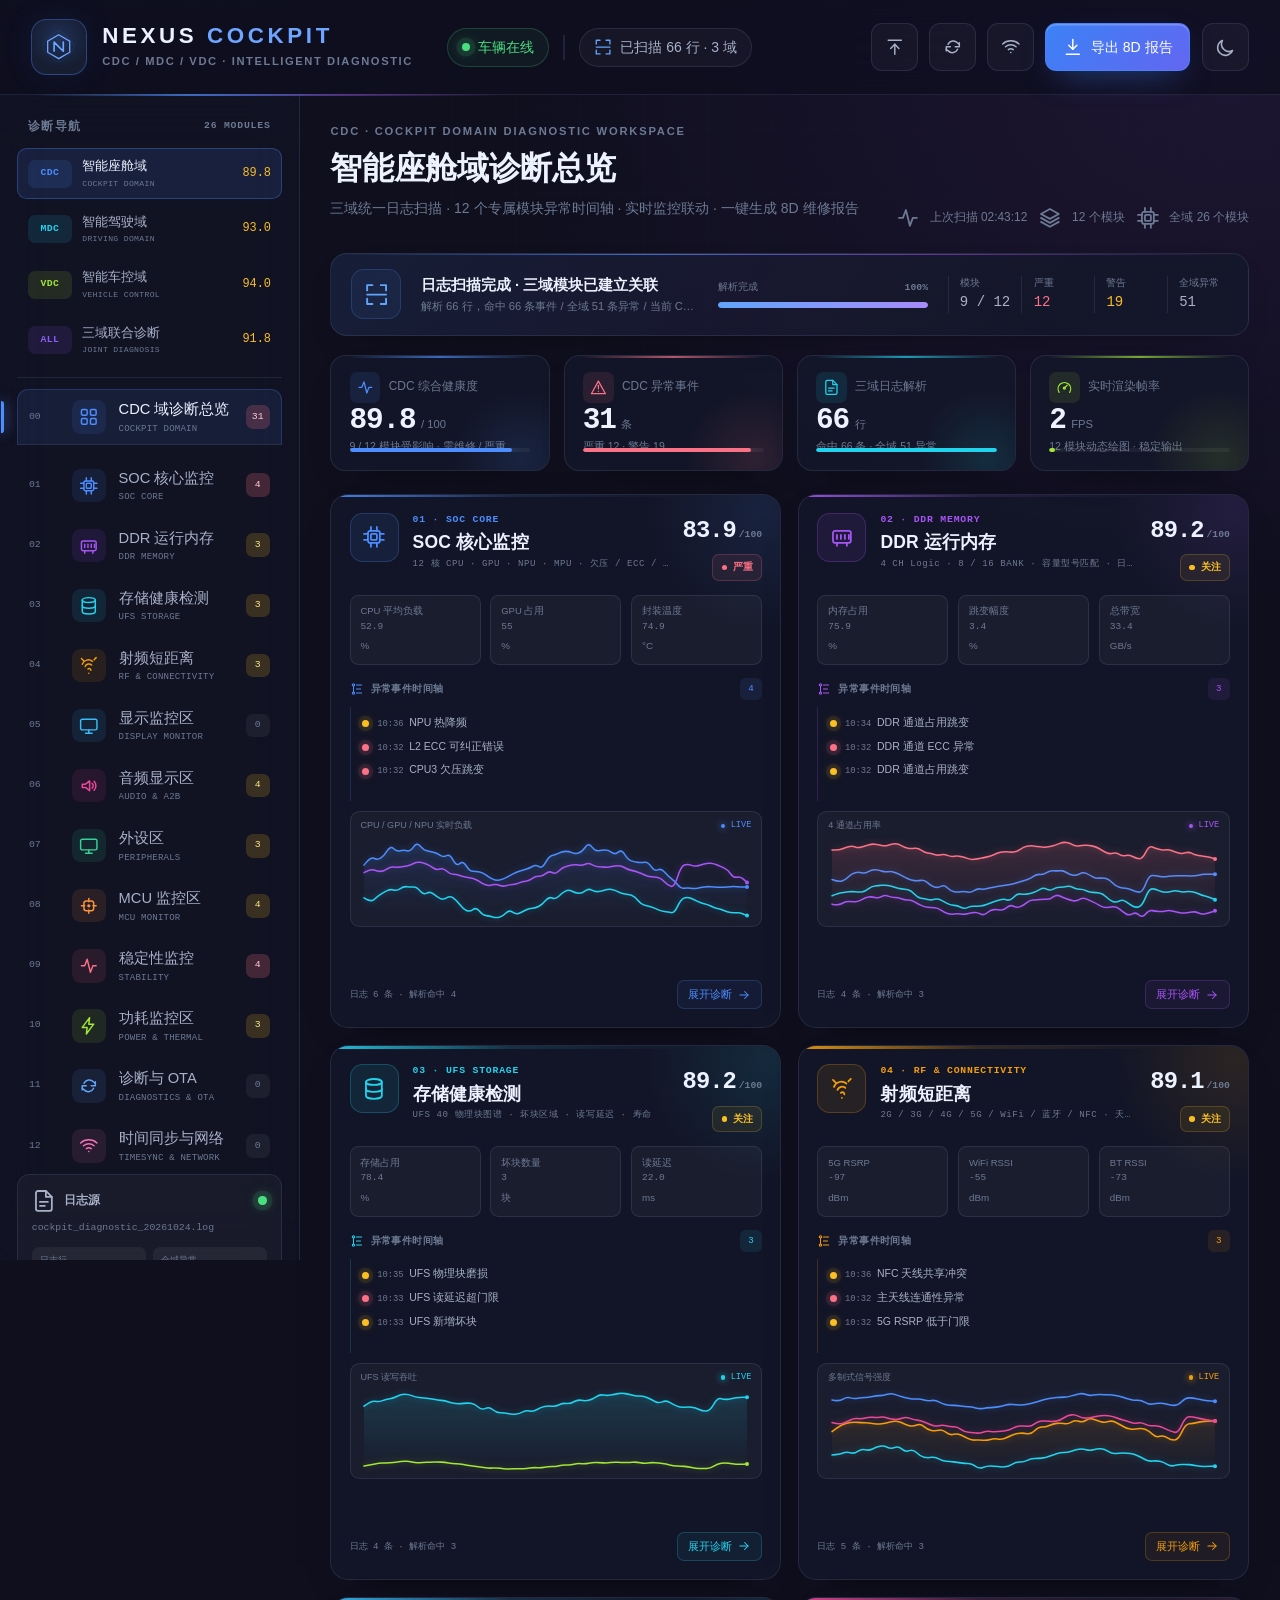
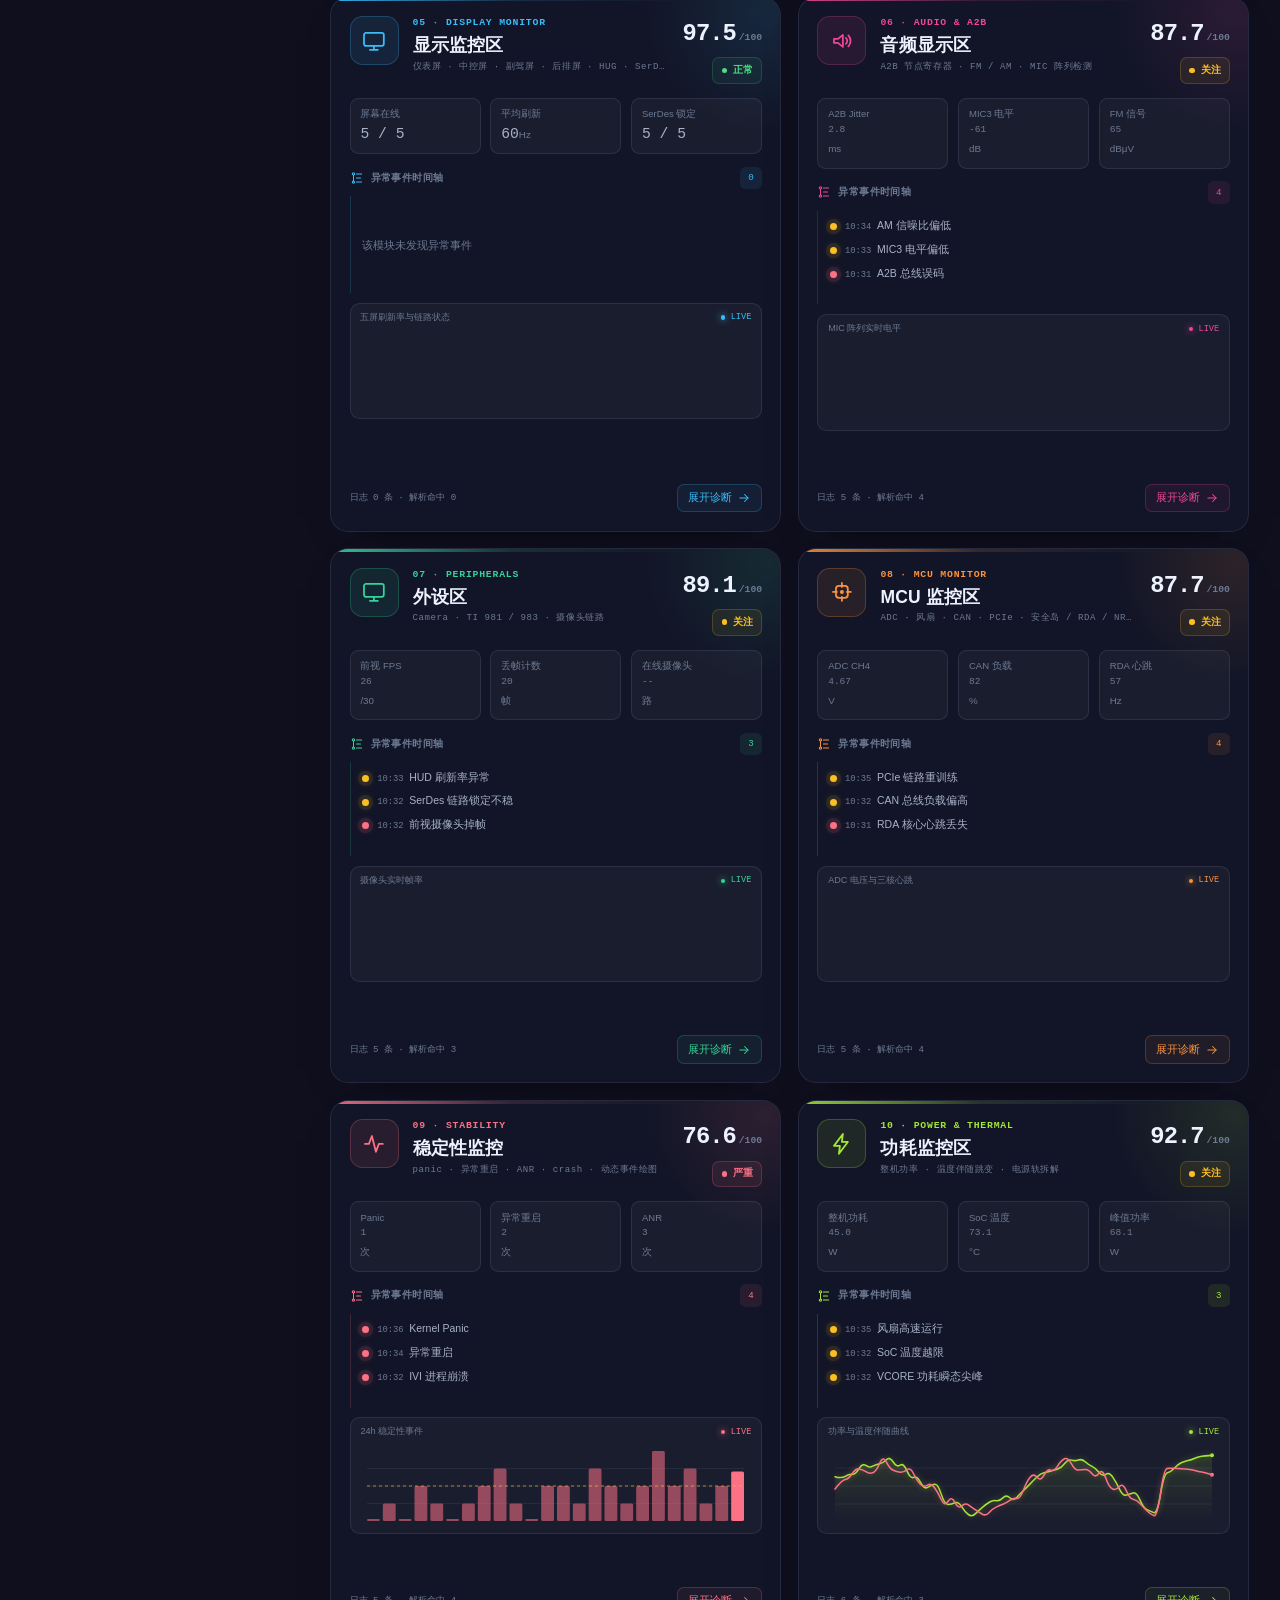
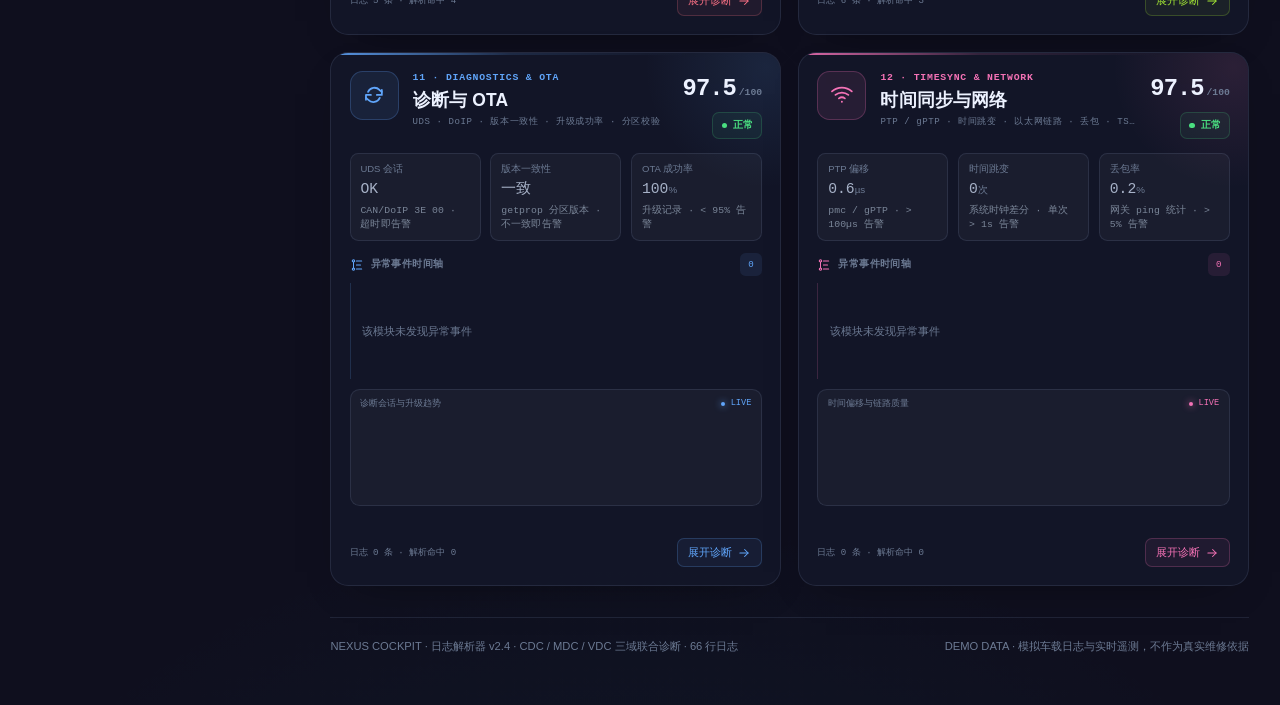
==== commit ca754f04: "feat(can): 新增周立功 CAN 工具页与本地桥接服务 - can.html / can.js / can.css：设备配置、报文收发、过滤、CSV 导出 - tools/zlg-bridge" ====
--- a/index.html
+++ b/index.html
@@ -1,4 +1,4 @@
-﻿<!DOCTYPE html>
+<!DOCTYPE html>
 <html lang="zh-CN" data-theme="dark">
 <head>
   <meta charset="UTF-8">
@@ -48,6 +48,10 @@
         <button class="btn subtle" id="rescanBtn" type="button">
           <svg class="icon" aria-hidden="true"><use href="#i-refresh"></use></svg>
           <span>重新扫描</span>
+        </button>
+        <button class="btn subtle" id="zlgBtn" type="button" onclick="location.href='can.html'" title="周立功 CAN 调试工具（USBCANFD-200U / CANFDNET-400U-TCP）">
+          <svg class="icon" aria-hidden="true"><use href="#i-wifi"></use></svg>
+          <span>周立功 CAN</span>
         </button>
         <button class="btn primary" id="exportBtn" type="button">
           <svg class="icon" aria-hidden="true"><use href="#i-download"></use></svg>
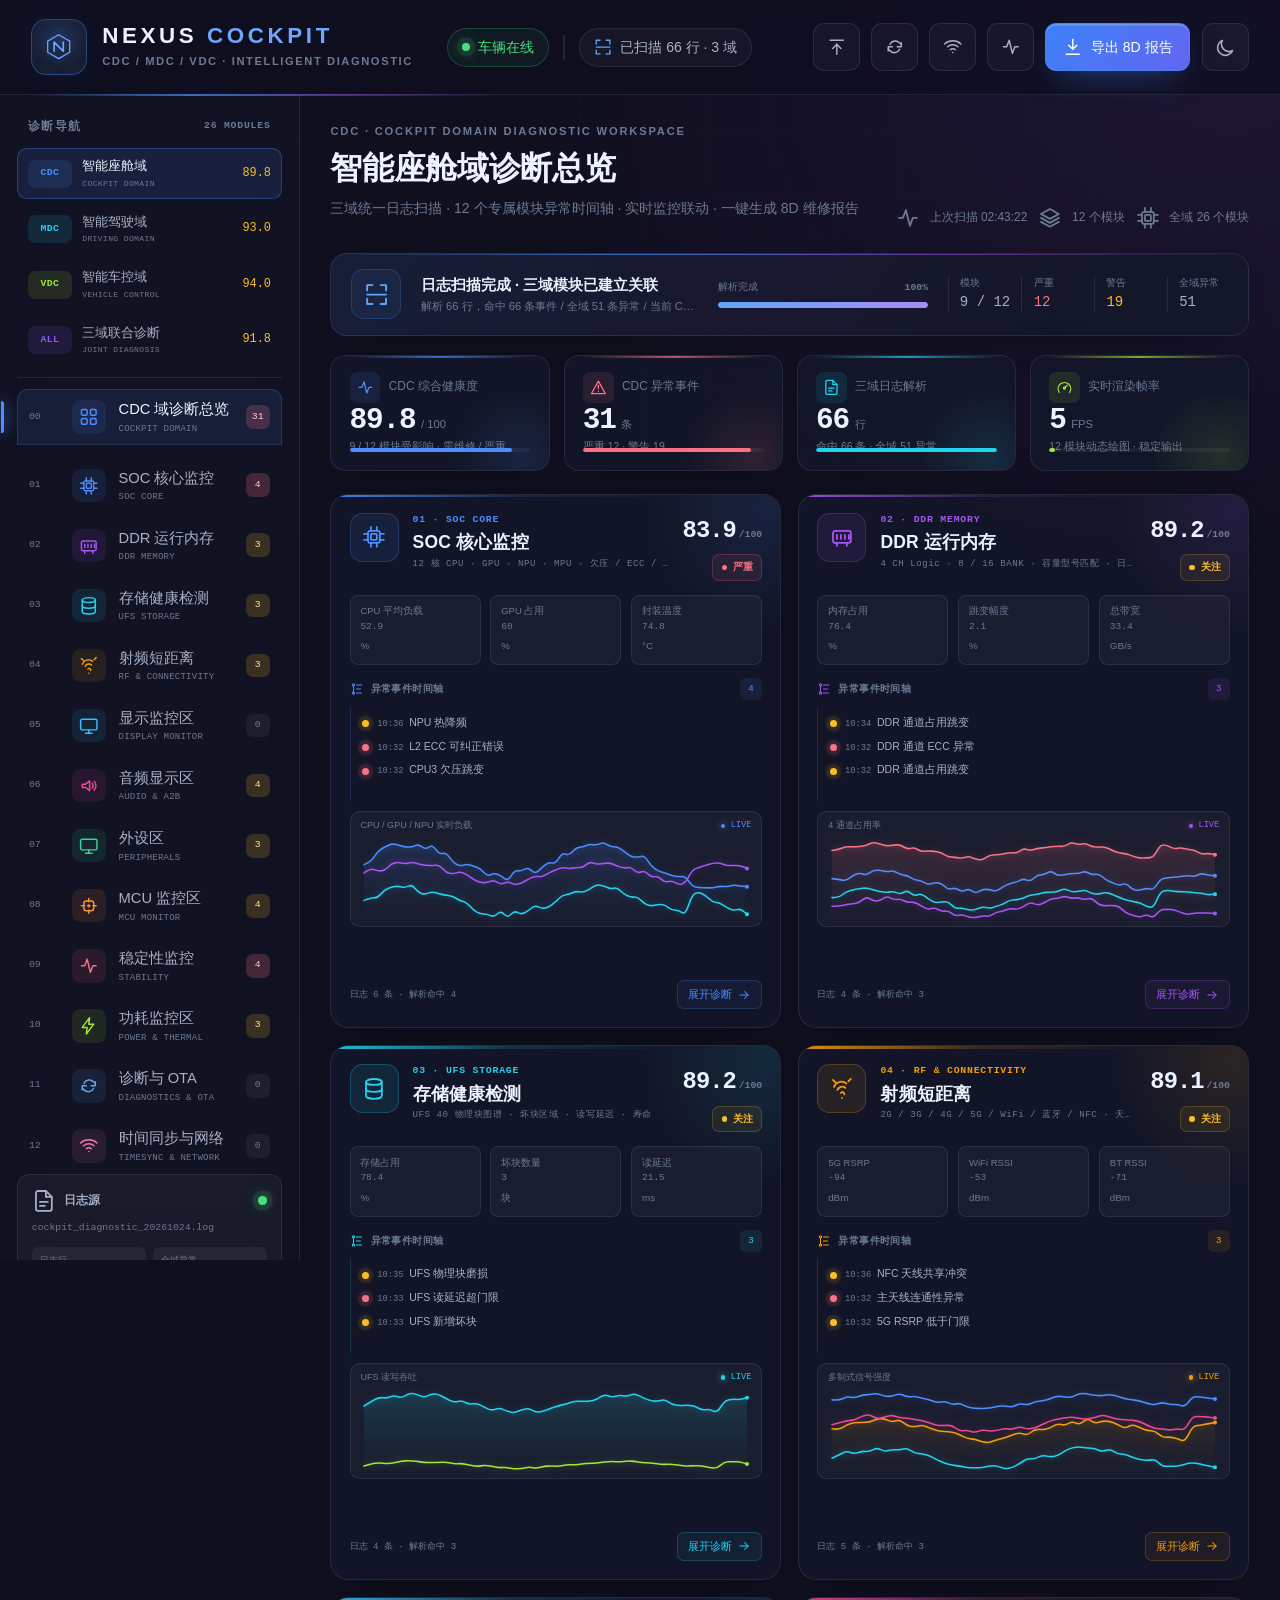
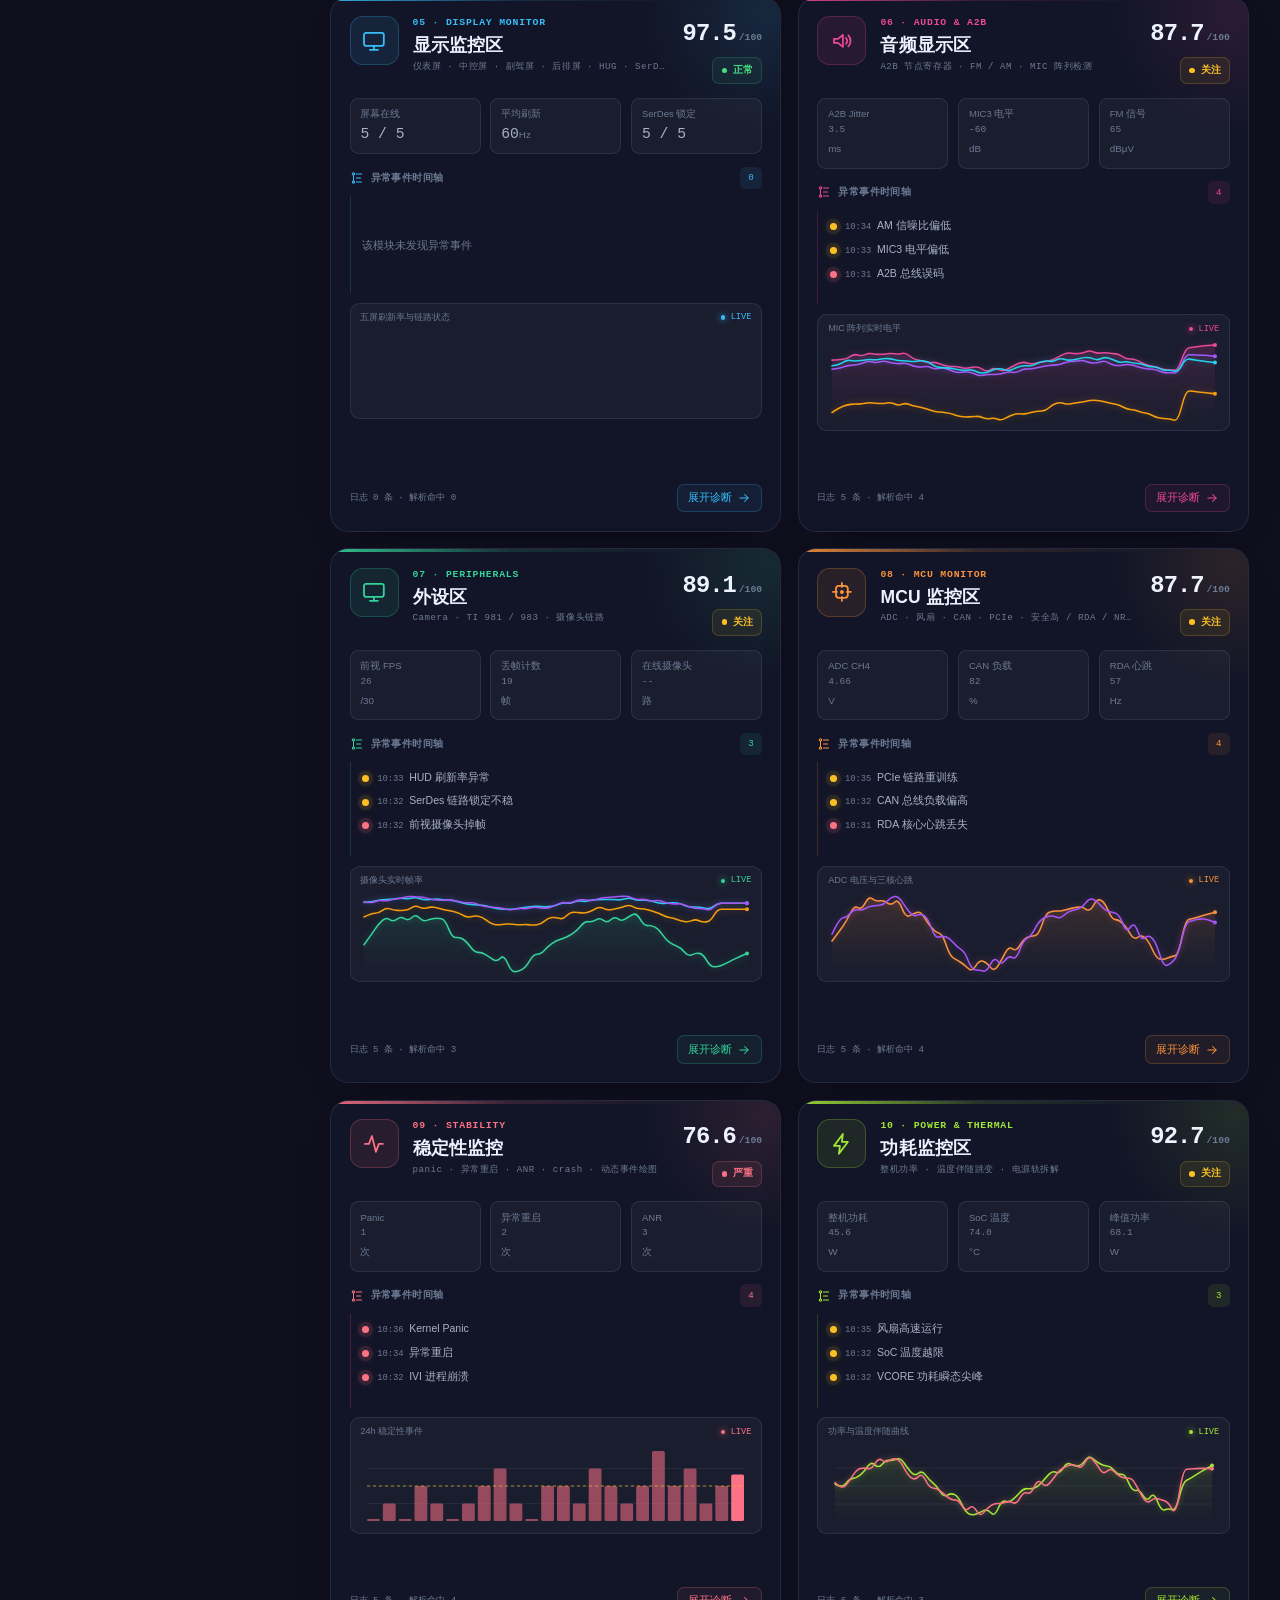
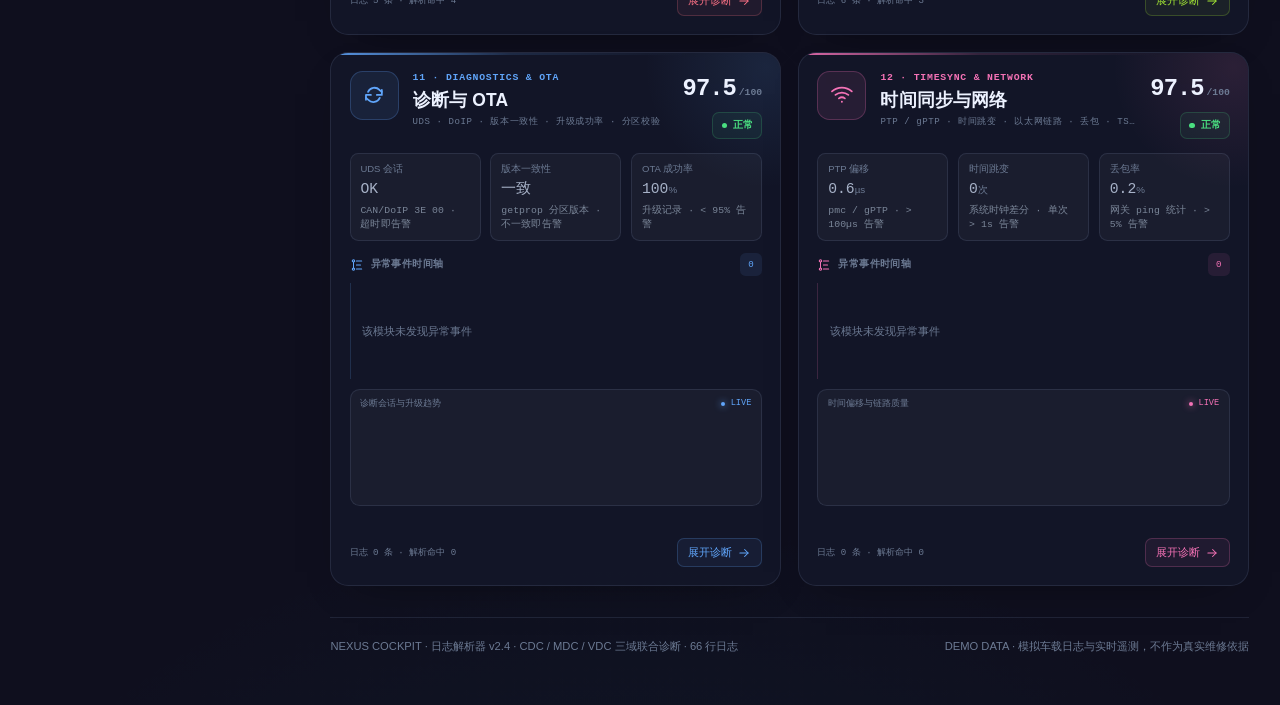
==== commit 014be73a: "feat(bench): 新增台架测试台（外设自检 + SOC/DDR/UFS 应力） - bench.html/js/css：8 类外设一键自检、三核心件应力测试、执行记录与 CSV 导出 - to" ====
--- a/index.html
+++ b/index.html
@@ -52,6 +52,10 @@
         <button class="btn subtle" id="zlgBtn" type="button" onclick="location.href='can.html'" title="周立功 CAN 调试工具（USBCANFD-200U / CANFDNET-400U-TCP）">
           <svg class="icon" aria-hidden="true"><use href="#i-wifi"></use></svg>
           <span>周立功 CAN</span>
+        </button>
+        <button class="btn subtle" id="benchBtn" type="button" onclick="location.href='bench.html'" title="台架测试台：外设自检 + SOC/DDR/UFS 应力">
+          <svg class="icon" aria-hidden="true"><use href="#i-activity"></use></svg>
+          <span>台架测试</span>
         </button>
         <button class="btn primary" id="exportBtn" type="button">
           <svg class="icon" aria-hidden="true"><use href="#i-download"></use></svg>
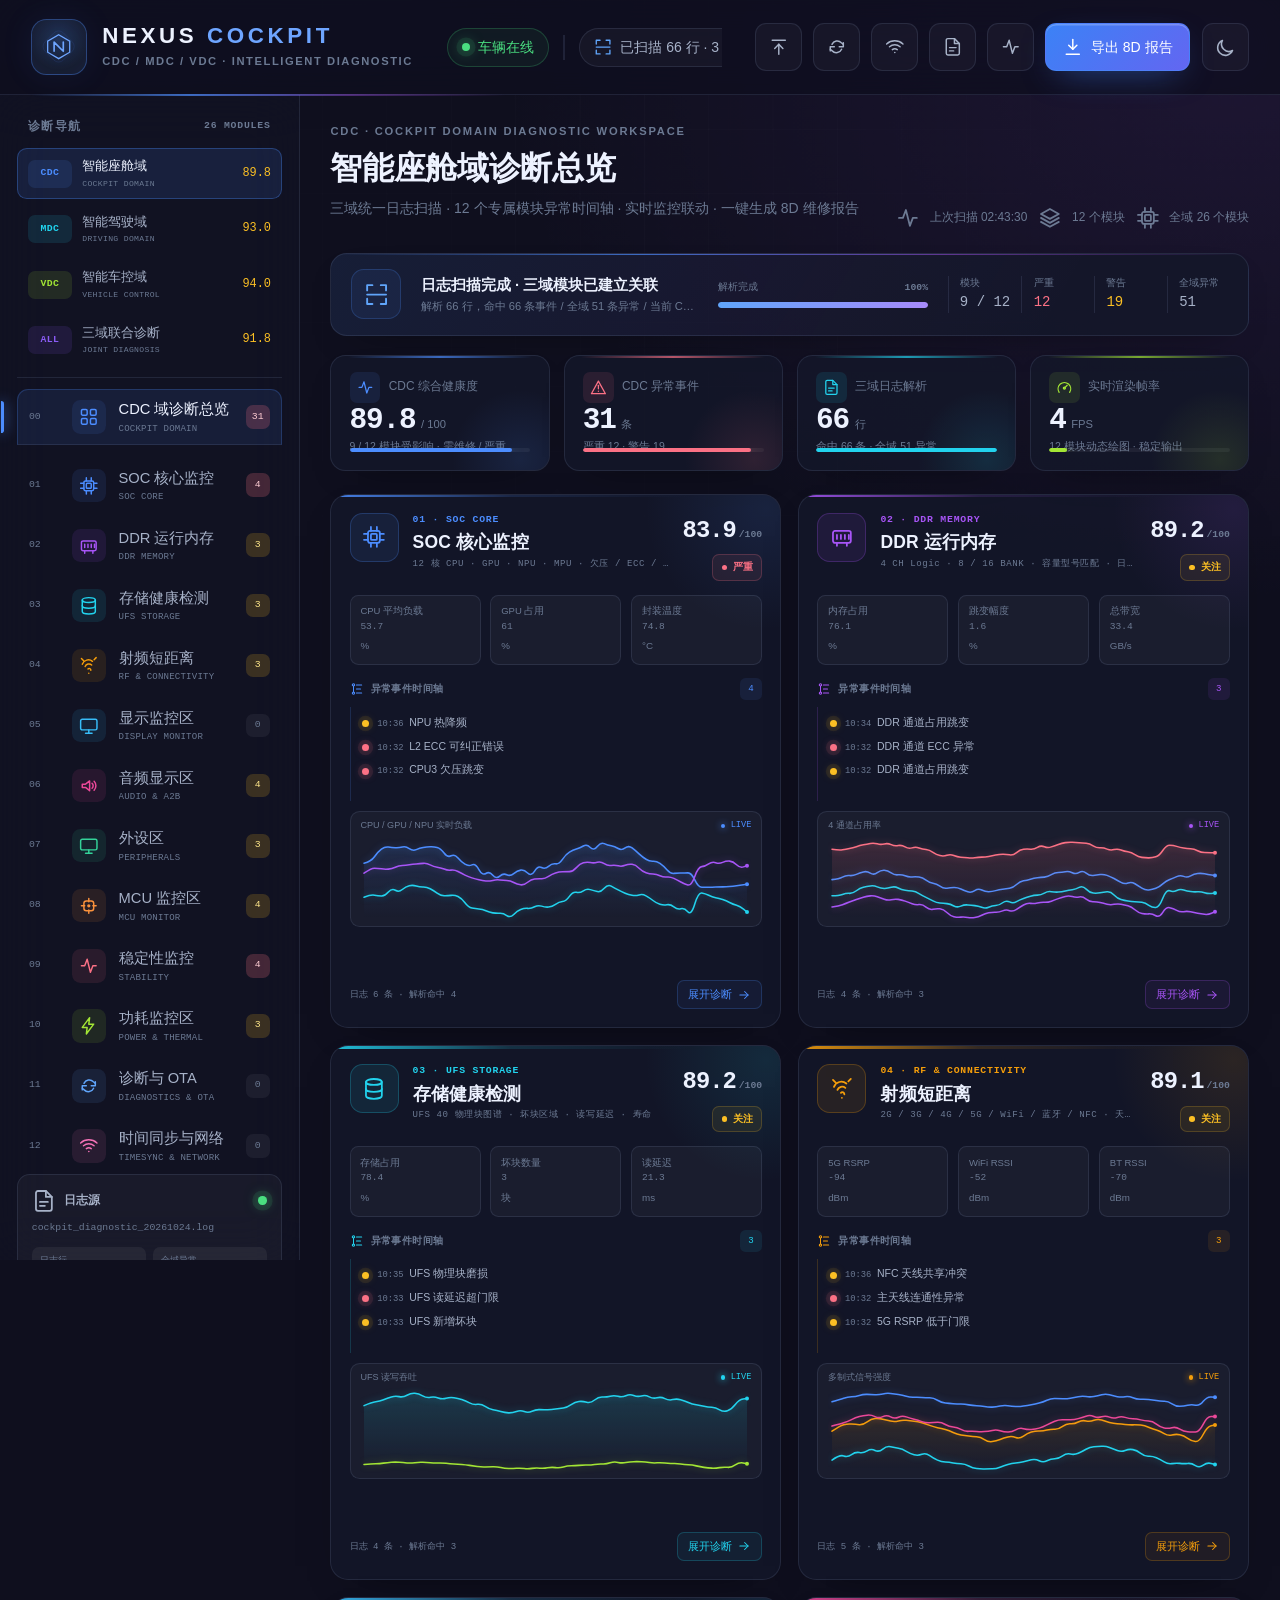
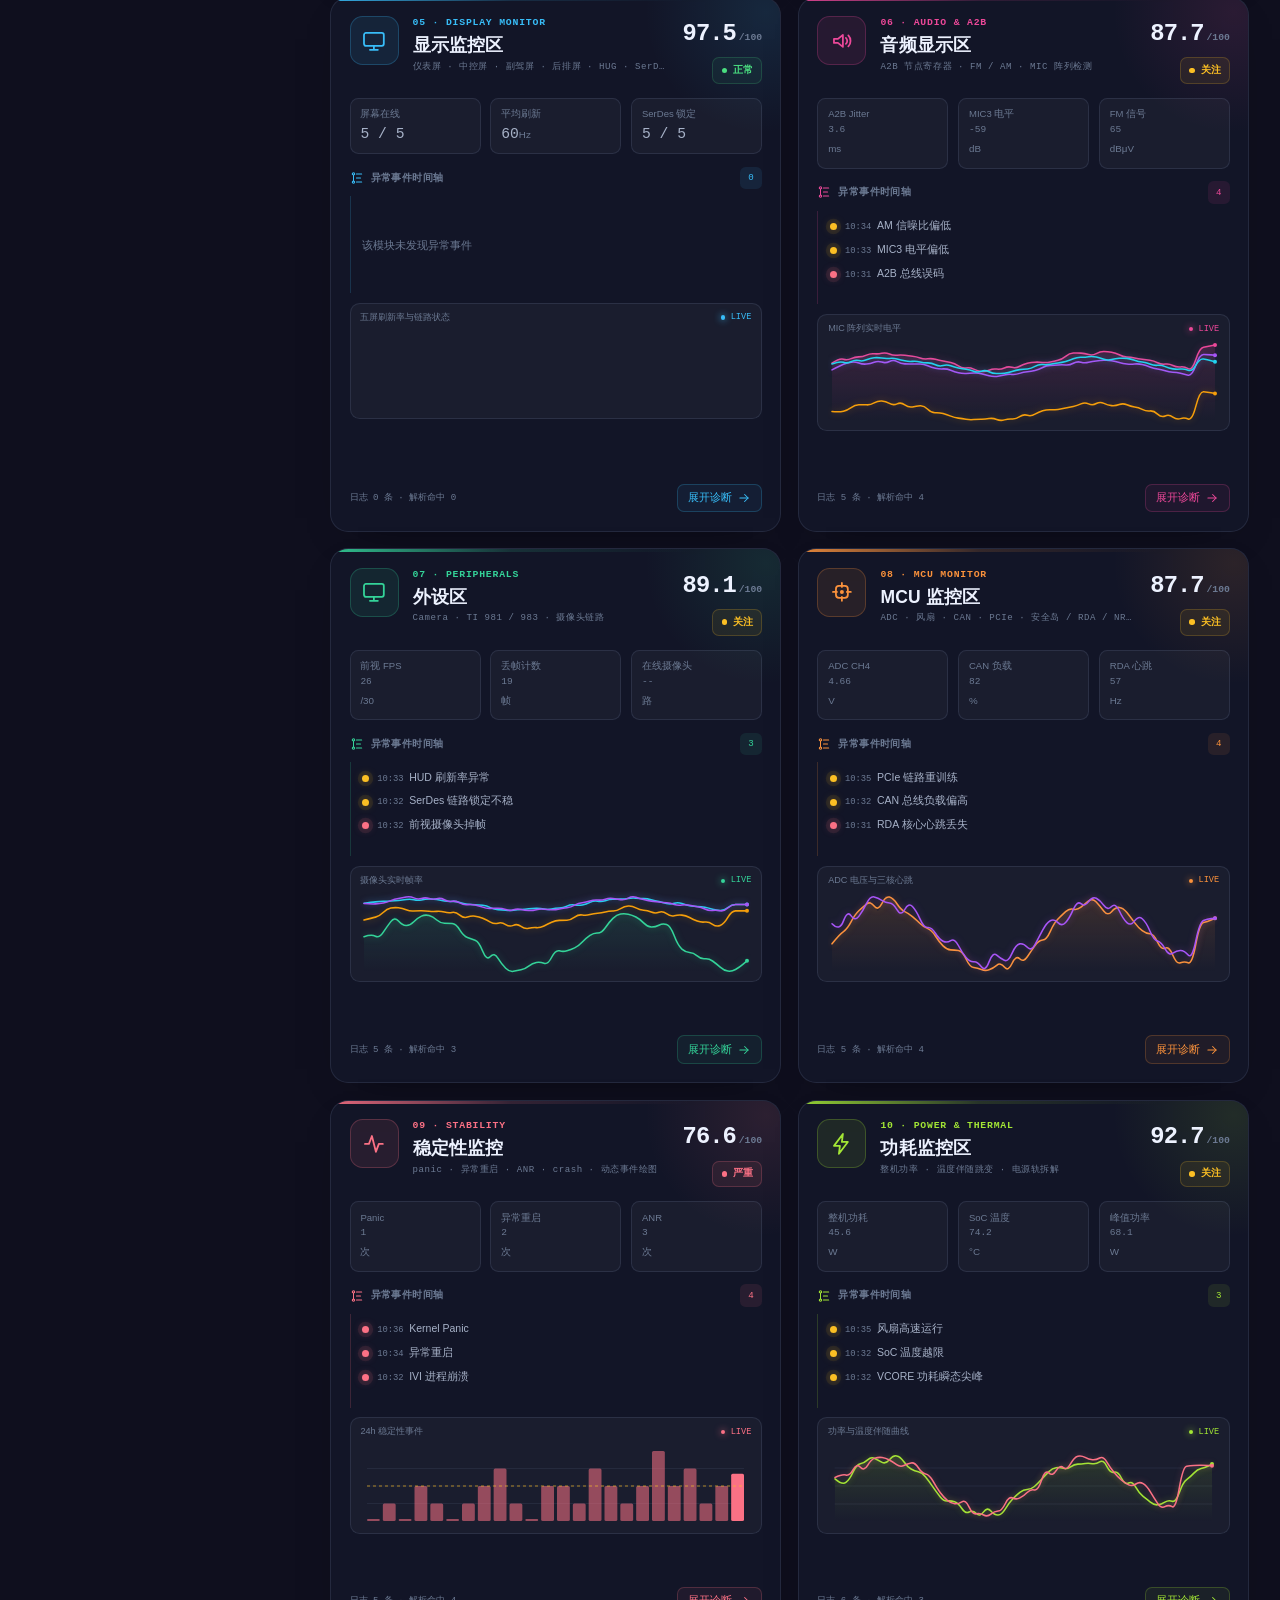
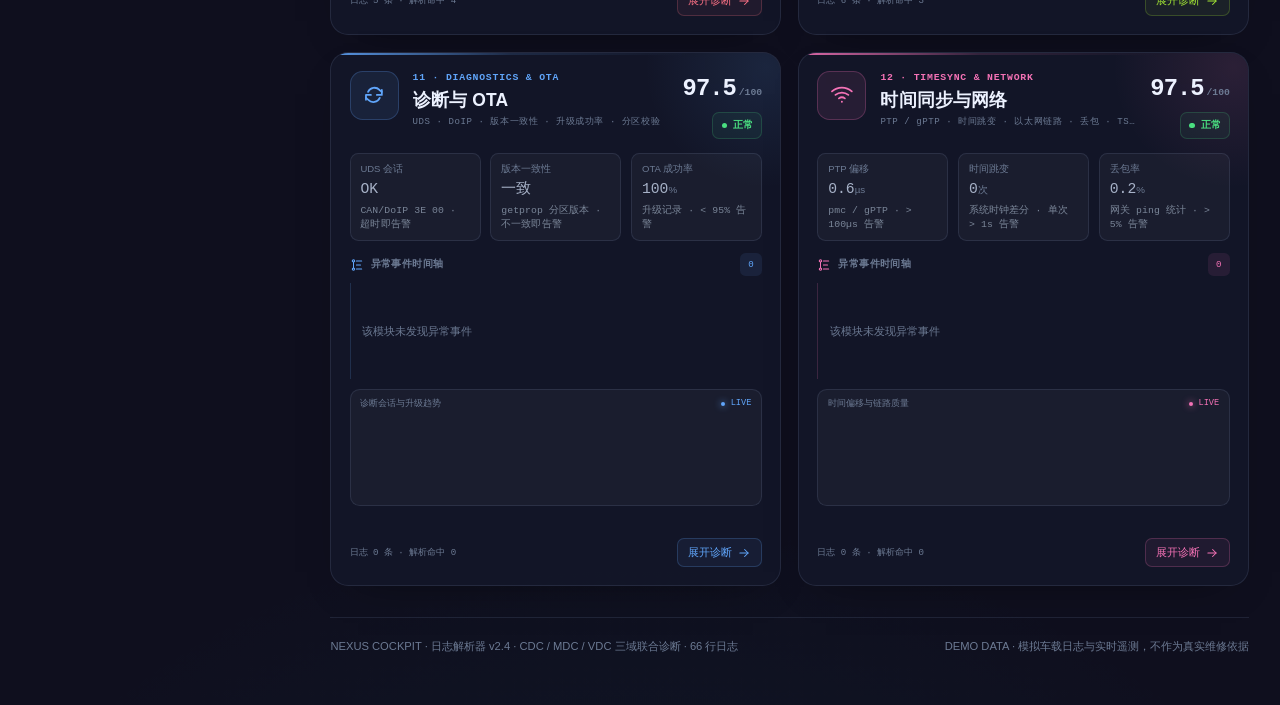
==== commit 187b2894: "feat(product): 新增产品定义页（NEXUS C7 智能座舱） - 产品定义：定位/用户/卖点/三档配置/可验收指标/用户旅程 - 硬件架构：框图、SoC 选型对比、BOM 成本估算 - " ====
--- a/index.html
+++ b/index.html
@@ -52,6 +52,10 @@
         <button class="btn subtle" id="zlgBtn" type="button" onclick="location.href='can.html'" title="周立功 CAN 调试工具（USBCANFD-200U / CANFDNET-400U-TCP）">
           <svg class="icon" aria-hidden="true"><use href="#i-wifi"></use></svg>
           <span>周立功 CAN</span>
+        </button>
+        <button class="btn subtle" id="productBtn" type="button" onclick="location.href='product.html'" title="NEXUS C7 智能座舱产品定义">
+          <svg class="icon" aria-hidden="true"><use href="#i-file"></use></svg>
+          <span>产品定义</span>
         </button>
         <button class="btn subtle" id="benchBtn" type="button" onclick="location.href='bench.html'" title="台架测试台：外设自检 + SOC/DDR/UFS 应力">
           <svg class="icon" aria-hidden="true"><use href="#i-activity"></use></svg>
